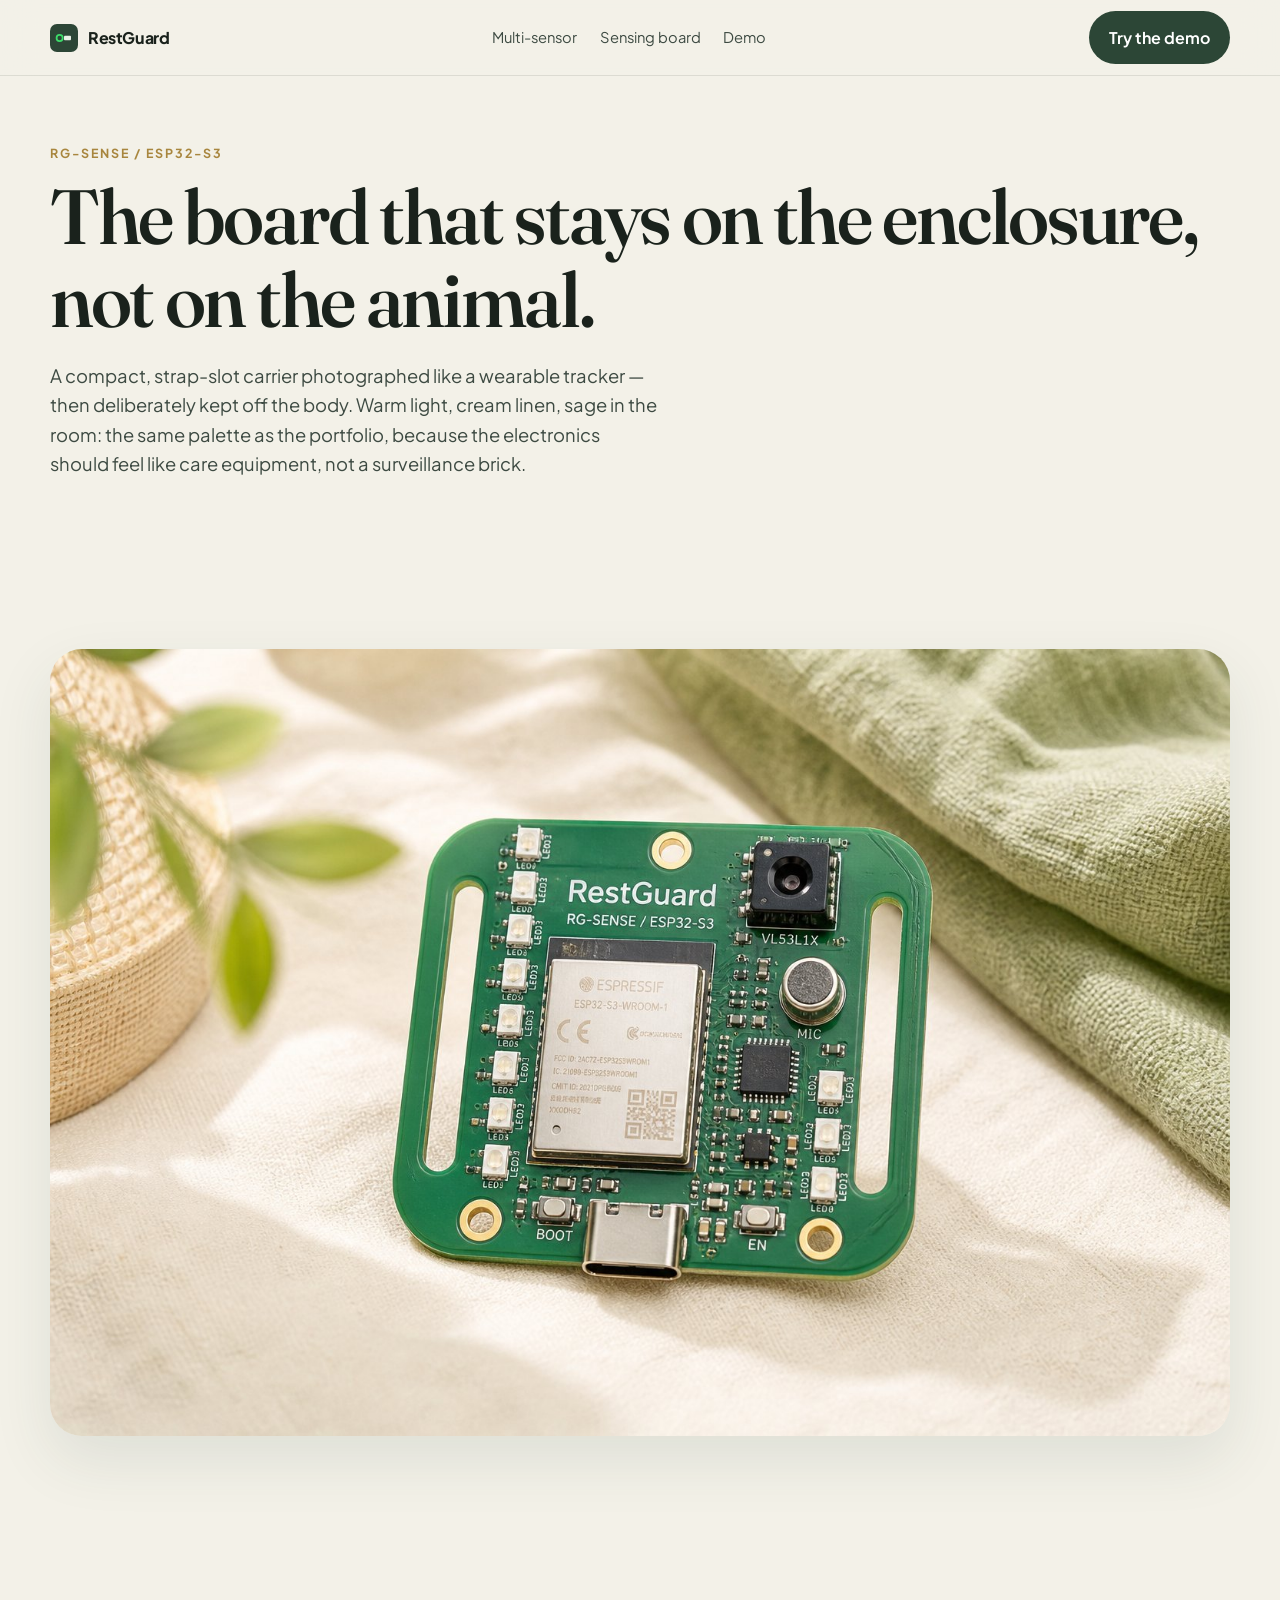
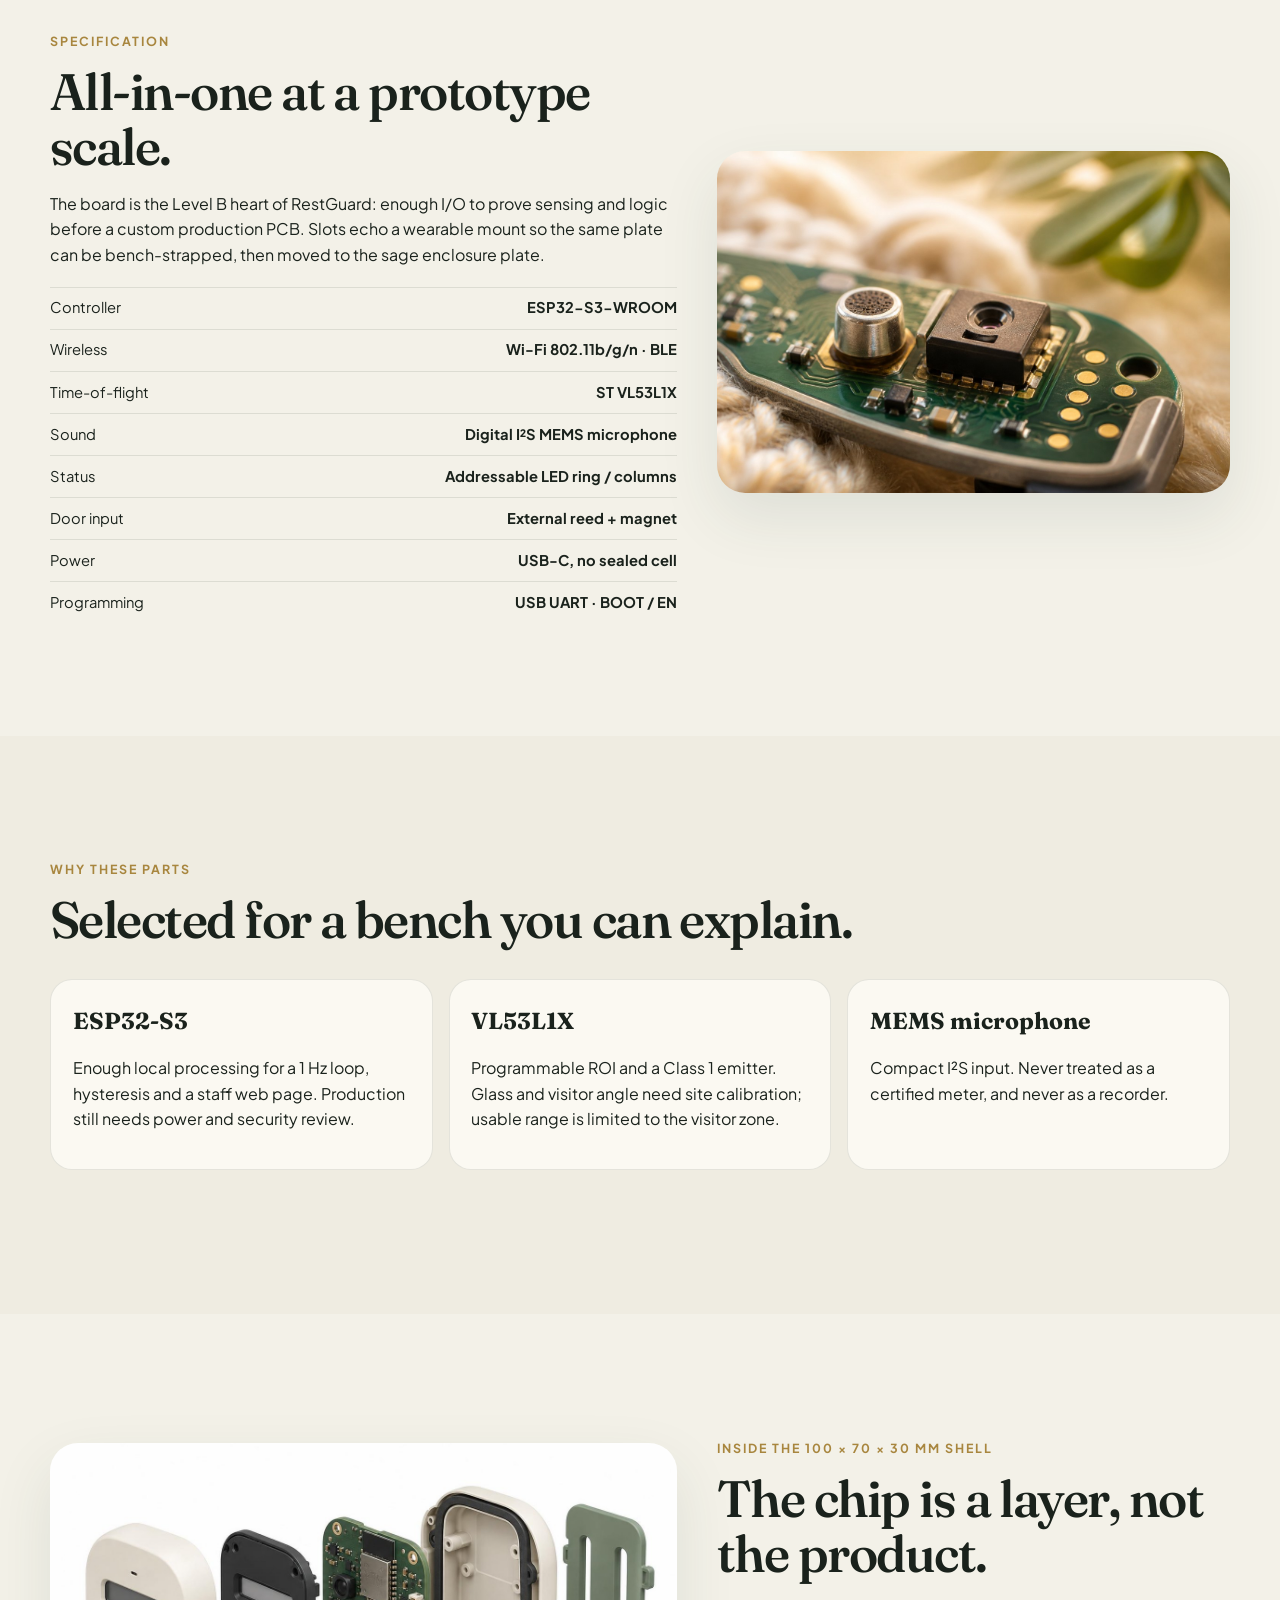
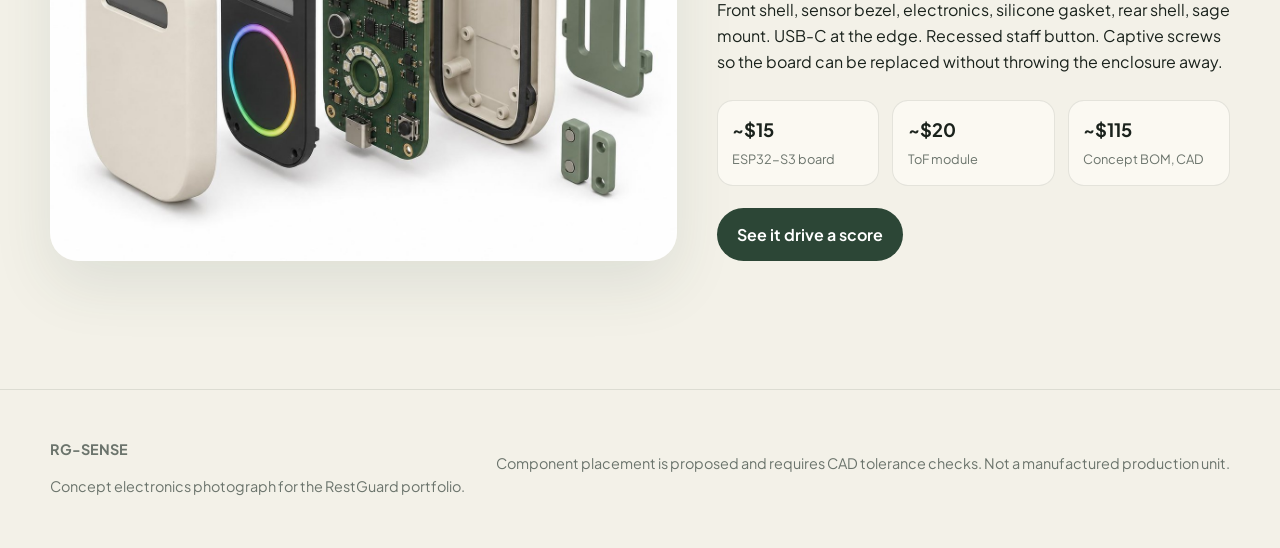
==== chip.html @ 1efd6a31 "Add RestGuard portfolio website and interactive prototype Warm cream/sage site with multi-sensor sto" ====
<!DOCTYPE html>
<html lang="en">
<head>
  <meta charset="UTF-8">
  <meta name="viewport" content="width=device-width, initial-scale=1.0">
  <title>RestGuard RG-SENSE — ESP32-S3 sensing board</title>
  <meta name="description" content="The RestGuard RG-SENSE board: ESP32-S3, VL53L1X time-of-flight, MEMS microphone and status LEDs on a compact, serviceable plate.">
  <link rel="icon" href="assets/favicon.svg" type="image/svg+xml">
  <link rel="preconnect" href="https://fonts.googleapis.com">
  <link rel="preconnect" href="https://fonts.gstatic.com" crossorigin>
  <link href="https://fonts.googleapis.com/css2?family=Fraunces:opsz,wght@9..144,500;9..144,600&family=Plus+Jakarta+Sans:wght@400;500;600;700&display=swap" rel="stylesheet">
  <link rel="stylesheet" href="css/styles.css">
</head>
<body>
  <header class="nav">
    <div class="nav-inner">
      <a class="logo" href="index.html">
        <svg class="logo-mark" viewBox="0 0 64 64" fill="none" aria-hidden="true">
          <rect width="64" height="64" rx="16" fill="#2C4636"/>
          <circle cx="22" cy="32" r="7" stroke="#3DDC6A" stroke-width="4"/>
          <rect x="32" y="27" width="16" height="10" rx="2" fill="#E8F0E6"/>
        </svg>
        RestGuard
      </a>
      <nav class="nav-links">
        <a href="index.html#sensors">Multi-sensor</a>
        <a href="chip.html">Sensing board</a>
        <a href="demo.html">Demo</a>
      </nav>
      <a class="btn btn-primary" href="demo.html">Try the demo</a>
    </div>
  </header>

  <section class="hero">
    <div class="wrap">
      <p class="eyebrow">RG-SENSE / ESP32-S3</p>
      <h1>The board that stays on the enclosure, not on the animal.</h1>
      <p class="lead">A compact, strap-slot carrier photographed like a wearable tracker — then deliberately kept off the body. Warm light, cream linen, sage in the room: the same palette as the portfolio, because the electronics should feel like care equipment, not a surveillance brick.</p>
    </div>
  </section>

  <section class="section tight">
    <div class="wrap chip-page-hero">
      <img src="assets/images/chip-pcb.jpg" alt="RestGuard RG-SENSE board: green PCB with ESP32-S3 module, VL53L1X, MEMS microphone, LED columns, USB-C and strap slots on cream linen">
    </div>
  </section>

  <section class="section">
    <div class="wrap split">
      <div>
        <p class="eyebrow">Specification</p>
        <h2>All-in-one at a prototype scale.</h2>
        <p>The board is the Level B heart of RestGuard: enough I/O to prove sensing and logic before a custom production PCB. Slots echo a wearable mount so the same plate can be bench-strapped, then moved to the sage enclosure plate.</p>
        <ul class="spec-list">
          <li><span>Controller</span><b>ESP32-S3-WROOM</b></li>
          <li><span>Wireless</span><b>Wi-Fi 802.11b/g/n · BLE</b></li>
          <li><span>Time-of-flight</span><b>ST VL53L1X</b></li>
          <li><span>Sound</span><b>Digital I²S MEMS microphone</b></li>
          <li><span>Status</span><b>Addressable LED ring / columns</b></li>
          <li><span>Door input</span><b>External reed + magnet</b></li>
          <li><span>Power</span><b>USB-C, no sealed cell</b></li>
          <li><span>Programming</span><b>USB UART · BOOT / EN</b></li>
        </ul>
      </div>
      <img src="assets/images/mems-macro.jpg" alt="Macro of the optical ToF window and MEMS microphone on the RestGuard board" style="border-radius:28px;box-shadow:var(--shadow)">
    </div>
  </section>

  <section class="section" style="background:#efece1">
    <div class="wrap">
      <p class="eyebrow">Why these parts</p>
      <h2>Selected for a bench you can explain.</h2>
      <div class="three">
        <article class="card">
          <h3>ESP32-S3</h3>
          <p>Enough local processing for a 1 Hz loop, hysteresis and a staff web page. Production still needs power and security review.</p>
        </article>
        <article class="card">
          <h3>VL53L1X</h3>
          <p>Programmable ROI and a Class 1 emitter. Glass and visitor angle need site calibration; usable range is limited to the visitor zone.</p>
        </article>
        <article class="card">
          <h3>MEMS microphone</h3>
          <p>Compact I²S input. Never treated as a certified meter, and never as a recorder.</p>
        </article>
      </div>
    </div>
  </section>

  <section class="section">
    <div class="wrap split">
      <img src="assets/images/exploded.jpg" alt="How the board sits between the light-pipe bezel and the sealed rear shell" style="border-radius:28px;box-shadow:var(--shadow)">
      <div>
        <p class="eyebrow">Inside the 100 × 70 × 30 mm shell</p>
        <h2>The chip is a layer, not the product.</h2>
        <p>Front shell, sensor bezel, electronics, silicone gasket, rear shell, sage mount. USB-C at the edge. Recessed staff button. Captive screws so the board can be replaced without throwing the enclosure away.</p>
        <div class="stats">
          <div class="stat"><b>~$15</b><span>ESP32-S3 board</span></div>
          <div class="stat"><b>~$20</b><span>ToF module</span></div>
          <div class="stat"><b>~$115</b><span>Concept BOM, CAD</span></div>
        </div>
        <p style="margin-top:1.4rem"><a class="btn btn-primary" href="demo.html">See it drive a score</a></p>
      </div>
    </div>
  </section>

  <footer>
    <div class="wrap foot-grid">
      <div>
        <strong>RG-SENSE</strong>
        <p>Concept electronics photograph for the RestGuard portfolio.</p>
      </div>
      <p>Component placement is proposed and requires CAD tolerance checks. Not a manufactured production unit.</p>
    </div>
  </footer>
</body>
</html>
---- css/styles.css ----
:root {
  --cream: #f3f1e8;
  --cream-2: #e8e4d4;
  --paper: #fbf9f2;
  --ink: #1a221c;
  --ink-soft: #3d4a42;
  --muted: #6b746c;
  --forest: #2c4636;
  --forest-deep: #1c2e24;
  --sage: #8fa88c;
  --sage-soft: #d5e4d3;
  --mint: #e8f0e6;
  --gold: #c4a15a;
  --gold-deep: #a8863e;
  --amber: #d4a24a;
  --amber-soft: #f3e4c0;
  --quiet: #4f8a5b;
  --quiet-glow: #3ddc6a;
  --rest: #a65d4a;
  --rest-soft: #f0d8d2;
  --line: rgba(26, 34, 28, 0.1);
  --shadow: 0 24px 60px rgba(44, 70, 54, 0.1);
  --radius: 22px;
  --max: 1180px;
  --nav-h: 76px;
}

*,
*::before,
*::after {
  box-sizing: border-box;
}

html {
  scroll-behavior: smooth;
}

body {
  margin: 0;
  font-family: "Plus Jakarta Sans", "Segoe UI", sans-serif;
  color: var(--ink);
  background: var(--cream);
  line-height: 1.6;
  -webkit-font-smoothing: antialiased;
}

img {
  max-width: 100%;
  display: block;
}

a {
  color: inherit;
  text-decoration: none;
}

button,
input,
select {
  font: inherit;
}

.eyebrow {
  display: inline-block;
  font-size: 0.78rem;
  letter-spacing: 0.16em;
  text-transform: uppercase;
  color: var(--gold-deep);
  font-weight: 700;
  margin-bottom: 0.75rem;
}

h1,
h2,
.display {
  font-family: Fraunces, Georgia, serif;
  font-weight: 560;
  letter-spacing: -0.03em;
  line-height: 1.08;
}

h1 {
  font-size: clamp(2.6rem, 6vw, 5.2rem);
  margin: 0 0 1rem;
}

h2 {
  font-size: clamp(2rem, 4vw, 3.4rem);
  margin: 0 0 1rem;
}

h3 {
  font-family: Fraunces, Georgia, serif;
  font-size: 1.45rem;
  margin: 0 0 0.5rem;
}

p.lead {
  font-size: 1.15rem;
  color: var(--ink-soft);
  max-width: 38rem;
}

.wrap {
  width: min(var(--max), calc(100% - 40px));
  margin: 0 auto;
}

.section {
  padding: 7rem 0;
}

.section.tight {
  padding: 4.5rem 0;
}

.forest {
  background: var(--forest-deep);
  color: #f3f1e8;
}

.forest .eyebrow {
  color: var(--gold);
}

.forest p,
.forest .muted {
  color: rgba(243, 241, 232, 0.78);
}

/* Nav */
.nav {
  position: sticky;
  top: 0;
  z-index: 40;
  height: var(--nav-h);
  display: flex;
  align-items: center;
  backdrop-filter: blur(16px);
  background: rgba(243, 241, 232, 0.86);
  border-bottom: 1px solid var(--line);
}

.nav-inner {
  width: min(var(--max), calc(100% - 40px));
  margin: 0 auto;
  display: flex;
  align-items: center;
  justify-content: space-between;
  gap: 1rem;
}

.logo {
  display: flex;
  align-items: center;
  gap: 0.65rem;
  font-weight: 750;
  letter-spacing: -0.03em;
}

.logo-mark {
  width: 28px;
  height: 28px;
}

.nav-links {
  display: flex;
  align-items: center;
  gap: 1.4rem;
  font-size: 0.92rem;
  color: var(--ink-soft);
}

.nav-links a:hover {
  color: var(--forest);
}

.btn {
  display: inline-flex;
  align-items: center;
  justify-content: center;
  gap: 0.45rem;
  border: 0;
  border-radius: 999px;
  padding: 0.85rem 1.25rem;
  font-weight: 650;
  cursor: pointer;
  transition: transform 0.2s ease, background 0.2s ease, color 0.2s ease;
}

.btn:hover {
  transform: translateY(-1px);
}

.btn-primary {
  background: var(--forest);
  color: #fff;
}

.btn-ghost {
  background: transparent;
  color: var(--forest);
  border: 1px solid rgba(44, 70, 54, 0.2);
}

.btn-gold {
  background: var(--gold);
  color: var(--forest-deep);
}

.btn-light {
  background: var(--cream);
  color: var(--forest);
}

/* Hero */
.hero {
  padding: 3.5rem 0 5rem;
}

.hero-grid {
  display: grid;
  grid-template-columns: 1.05fr 0.95fr;
  gap: 3.5rem;
  align-items: center;
}

.hero-copy p {
  font-size: 1.2rem;
  color: var(--ink-soft);
  max-width: 34rem;
}

.hero-actions {
  display: flex;
  flex-wrap: wrap;
  gap: 0.8rem;
  margin: 1.8rem 0 2rem;
}

.pills {
  display: flex;
  flex-wrap: wrap;
  gap: 0.55rem;
}

.pill {
  background: var(--mint);
  color: var(--forest);
  border-radius: 999px;
  padding: 0.35rem 0.75rem;
  font-size: 0.82rem;
  font-weight: 650;
}

.hero-visual {
  position: relative;
}

.hero-visual img {
  width: 100%;
  border-radius: 32px;
  box-shadow: var(--shadow);
  object-fit: cover;
  aspect-ratio: 1;
}

.float-card {
  position: absolute;
  left: -18px;
  bottom: 28px;
  background: rgba(251, 249, 242, 0.94);
  border: 1px solid var(--line);
  border-radius: 18px;
  padding: 0.9rem 1rem;
  box-shadow: var(--shadow);
  min-width: 180px;
}

.float-card strong {
  display: block;
  font-size: 0.95rem;
}

.float-card span {
  color: var(--muted);
  font-size: 0.8rem;
}

.status-dot {
  width: 10px;
  height: 10px;
  border-radius: 50%;
  background: var(--quiet-glow);
  box-shadow: 0 0 0 6px rgba(61, 220, 106, 0.16);
  display: inline-block;
  margin-right: 0.4rem;
}

/* Opportunity */
.three {
  display: grid;
  grid-template-columns: repeat(3, 1fr);
  gap: 1rem;
  margin: 2rem 0;
}

.card {
  background: var(--paper);
  border: 1px solid var(--line);
  border-radius: var(--radius);
  padding: 1.35rem;
}

.card.soft {
  background: var(--mint);
  border-color: transparent;
}

.arrow-row {
  display: flex;
  justify-content: center;
  color: var(--gold-deep);
  font-size: 1.4rem;
  letter-spacing: 1.5rem;
}

.problem {
  background: var(--mint);
  border-radius: 28px;
  padding: 1.6rem 1.8rem;
  margin-top: 1.4rem;
  font-size: 1.15rem;
}

/* Sensors Garmin-style */
.sensor-layout {
  display: grid;
  grid-template-columns: 280px 1fr;
  gap: 2.5rem;
  align-items: start;
}

.sensor-tabs {
  display: flex;
  flex-direction: column;
  gap: 0.55rem;
}

.sensor-tab {
  text-align: left;
  background: transparent;
  border: 1px solid transparent;
  border-radius: 16px;
  padding: 0.95rem 1rem;
  cursor: pointer;
  color: var(--ink-soft);
}

.sensor-tab.active {
  background: var(--paper);
  border-color: var(--line);
  color: var(--ink);
  box-shadow: var(--shadow);
}

.sensor-tab small {
  display: block;
  color: var(--muted);
  margin-top: 0.2rem;
}

.sensor-panel {
  display: none;
  background: var(--paper);
  border-radius: 28px;
  overflow: hidden;
  border: 1px solid var(--line);
}

.sensor-panel.active {
  display: grid;
  grid-template-columns: 1.1fr 0.9fr;
}

.sensor-panel img {
  width: 100%;
  height: 100%;
  object-fit: cover;
  min-height: 320px;
}

.sensor-copy {
  padding: 2rem;
}

.spec-list {
  margin: 1.2rem 0 0;
  padding: 0;
  list-style: none;
}

.spec-list li {
  display: flex;
  justify-content: space-between;
  gap: 1rem;
  padding: 0.55rem 0;
  border-top: 1px solid var(--line);
  font-size: 0.92rem;
}

/* Coordination */
.coord {
  display: grid;
  grid-template-columns: repeat(4, 1fr);
  gap: 0.8rem;
  margin-top: 2rem;
}

.coord-node {
  background: var(--paper);
  border-radius: 18px;
  padding: 1rem;
  text-align: center;
  border: 1px solid var(--line);
}

.coord-node .icon {
  width: 46px;
  height: 46px;
  margin: 0 auto 0.6rem;
  border-radius: 50%;
  display: grid;
  place-items: center;
  background: var(--mint);
  color: var(--forest);
  font-weight: 750;
}

.coord-node.out {
  background: var(--forest);
  color: #f3f1e8;
  border-color: transparent;
}

.coord-node.out .icon {
  background: rgba(243, 241, 232, 0.12);
  color: var(--gold);
}

/* Chip */
.chip-hero {
  display: grid;
  grid-template-columns: 1.15fr 0.85fr;
  gap: 3rem;
  align-items: center;
}

.chip-hero img,
.media-frame img {
  width: 100%;
  border-radius: 28px;
  box-shadow: var(--shadow);
}

.chip-page-hero img {
  width: 100%;
  border-radius: 32px;
  box-shadow: var(--shadow);
}

.stats {
  display: grid;
  grid-template-columns: repeat(3, 1fr);
  gap: 0.8rem;
  margin-top: 1.6rem;
}

.stat {
  background: var(--paper);
  border-radius: 16px;
  padding: 0.9rem;
  border: 1px solid var(--line);
}

.stat b {
  display: block;
  font-size: 1.15rem;
}

.stat span {
  color: var(--muted);
  font-size: 0.8rem;
}

/* Exploded Dyson */
.explode-grid {
  display: grid;
  grid-template-columns: 1.3fr 0.7fr;
  gap: 2rem;
  align-items: center;
}

.hotspots {
  display: grid;
  gap: 0.7rem;
}

.hotspot {
  background: var(--paper);
  border: 1px solid var(--line);
  border-radius: 16px;
  padding: 1rem 1.1rem;
  cursor: pointer;
  text-align: left;
}

.hotspot.active,
.hotspot:hover {
  background: var(--mint);
  border-color: transparent;
}

.feature-trio {
  display: grid;
  grid-template-columns: repeat(3, 1fr);
  gap: 1rem;
  margin-top: 2.5rem;
}

/* States */
.states {
  display: grid;
  grid-template-columns: repeat(3, 1fr);
  gap: 1rem;
}

.state {
  border-radius: 22px;
  padding: 1.4rem;
  min-height: 180px;
}

.state.green {
  background: #dcead9;
}

.state.amber {
  background: var(--amber-soft);
}

.state.rest {
  background: var(--rest-soft);
}

.state .swatch {
  width: 18px;
  height: 18px;
  border-radius: 50%;
  margin-bottom: 1rem;
}

.state.green .swatch {
  background: var(--quiet);
}

.state.amber .swatch {
  background: var(--amber);
}

.state.rest .swatch {
  background: var(--rest);
}

/* Formula */
.formula {
  background: var(--paper);
  border-radius: 28px;
  padding: 2rem;
  border: 1px solid var(--line);
}

.formula-eq {
  font-family: Fraunces, Georgia, serif;
  font-size: clamp(2rem, 4vw, 3.2rem);
  margin: 0.4rem 0 1rem;
}

.legend {
  display: grid;
  grid-template-columns: repeat(3, 1fr);
  gap: 0.8rem;
}

/* Staff */
.staff-grid {
  display: grid;
  grid-template-columns: 360px 1fr;
  gap: 3rem;
  align-items: center;
}

.phone {
  width: 320px;
  margin: 0 auto;
  background: #111;
  border-radius: 36px;
  padding: 12px;
  box-shadow: var(--shadow);
}

.phone-screen {
  background: var(--cream);
  border-radius: 28px;
  padding: 1.1rem;
  min-height: 560px;
}

.phone-top {
  display: flex;
  justify-content: space-between;
  align-items: center;
  font-weight: 750;
}

.app-status {
  background: var(--mint);
  border-radius: 18px;
  padding: 1rem;
  margin: 1rem 0;
  display: flex;
  justify-content: space-between;
  align-items: center;
}

.app-metrics {
  display: grid;
  grid-template-columns: 1fr 1fr;
  gap: 0.6rem;
}

.metric {
  background: #fff;
  border: 1px solid var(--line);
  border-radius: 14px;
  padding: 0.8rem;
}

.metric label {
  display: block;
  font-size: 0.7rem;
  letter-spacing: 0.08em;
  color: var(--muted);
}

.metric b {
  font-size: 1.6rem;
}

.sound-bar {
  height: 8px;
  background: #ece8dc;
  border-radius: 99px;
  overflow: hidden;
  margin: 0.45rem 0;
}

.sound-bar span {
  display: block;
  height: 100%;
  width: 28%;
  background: var(--gold);
}

.staff-btn {
  width: 100%;
  margin-top: 1.1rem;
  background: var(--forest);
  color: #fff;
  border: 0;
  border-radius: 999px;
  padding: 0.9rem;
  font-weight: 700;
}

/* Validation */
.grid-6 {
  display: grid;
  grid-template-columns: repeat(3, 1fr);
  gap: 0.9rem;
}

.v-card {
  background: var(--paper);
  border-radius: 18px;
  padding: 1.2rem;
  border: 1px solid var(--line);
}

.v-card em {
  color: var(--gold-deep);
  font-style: normal;
  font-weight: 750;
}

.pilot {
  margin-top: 1.4rem;
  background: var(--forest-deep);
  color: #f3f1e8;
  border-radius: 20px;
  padding: 1.2rem 1.4rem;
}

.pilot strong {
  color: var(--gold);
}

/* Demo */
.demo-shell {
  display: grid;
  grid-template-columns: 1fr 360px;
  gap: 2rem;
  align-items: start;
}

.device {
  width: min(340px, 100%);
  aspect-ratio: 100 / 88;
  margin: 0 auto;
  background: #efece3;
  border-radius: 42px;
  box-shadow: var(--shadow), inset 0 0 0 1px rgba(0, 0, 0, 0.04);
  position: relative;
  padding: 18% 10% 16%;
}

.device-band {
  background: #161616;
  border-radius: 18px;
  height: 34%;
  display: flex;
  align-items: center;
  justify-content: space-between;
  padding: 0 8%;
}

.ring {
  width: 38px;
  height: 38px;
  border-radius: 50%;
  border: 4px solid var(--quiet-glow);
  box-shadow: 0 0 18px rgba(61, 220, 106, 0.45);
}

.epaper {
  background: #cfd3c4;
  color: #1c1c1c;
  font-size: 0.68rem;
  letter-spacing: 0.08em;
  font-weight: 750;
  padding: 0.45rem 0.55rem;
  border-radius: 4px;
  min-width: 42%;
  text-align: center;
}

.menu-btn {
  width: 28px;
  height: 28px;
  border-radius: 50%;
  border: 1px solid #444;
  display: flex;
  flex-direction: column;
  align-items: center;
  justify-content: center;
  gap: 3px;
}

.menu-btn i {
  display: block;
  width: 10px;
  height: 1px;
  background: #bbb;
}

.device-name {
  position: absolute;
  bottom: 12%;
  left: 0;
  right: 0;
  text-align: center;
  color: #8a8680;
  font-size: 0.78rem;
  letter-spacing: 0.04em;
}

.controls {
  background: var(--paper);
  border-radius: 24px;
  padding: 1.3rem;
  border: 1px solid var(--line);
}

.controls label {
  display: flex;
  justify-content: space-between;
  font-size: 0.88rem;
  margin: 0.9rem 0 0.3rem;
}

.controls input[type="range"] {
  width: 100%;
  accent-color: var(--forest);
}

.score-readout {
  display: flex;
  justify-content: space-between;
  align-items: baseline;
  margin-bottom: 0.6rem;
}

.score-readout b {
  font-family: Fraunces, Georgia, serif;
  font-size: 2.4rem;
}

.event-btns {
  display: grid;
  grid-template-columns: 1fr 1fr 1fr;
  gap: 0.45rem;
  margin-top: 1rem;
}

.event-btns button {
  border: 1px solid var(--line);
  background: #fff;
  border-radius: 12px;
  padding: 0.6rem 0.3rem;
  cursor: pointer;
}

/* Footer */
footer {
  padding: 3rem 0 2.2rem;
  border-top: 1px solid var(--line);
  color: var(--muted);
  font-size: 0.9rem;
}

.split {
  display: grid;
  grid-template-columns: 1.1fr 0.9fr;
  gap: 2.5rem;
  align-items: center;
}

.foot-grid {
  display: flex;
  justify-content: space-between;
  gap: 1rem;
  flex-wrap: wrap;
}

.note {
  font-size: 0.82rem;
  color: var(--muted);
}

@media (max-width: 900px) {
  .hero-grid,
  .sensor-layout,
  .sensor-panel.active,
  .chip-hero,
  .explode-grid,
  .staff-grid,
  .demo-shell,
  .split {
    grid-template-columns: 1fr;
  }

  .three,
  .states,
  .coord,
  .feature-trio,
  .grid-6,
  .legend,
  .stats {
    grid-template-columns: 1fr 1fr;
  }

  .nav-links {
    display: none;
  }

  .float-card {
    left: 12px;
  }

  .phone {
    width: 100%;
  }
}

@media (max-width: 560px) {
  .three,
  .states,
  .coord,
  .feature-trio,
  .grid-6,
  .legend,
  .stats,
  .app-metrics {
    grid-template-columns: 1fr;
  }
}
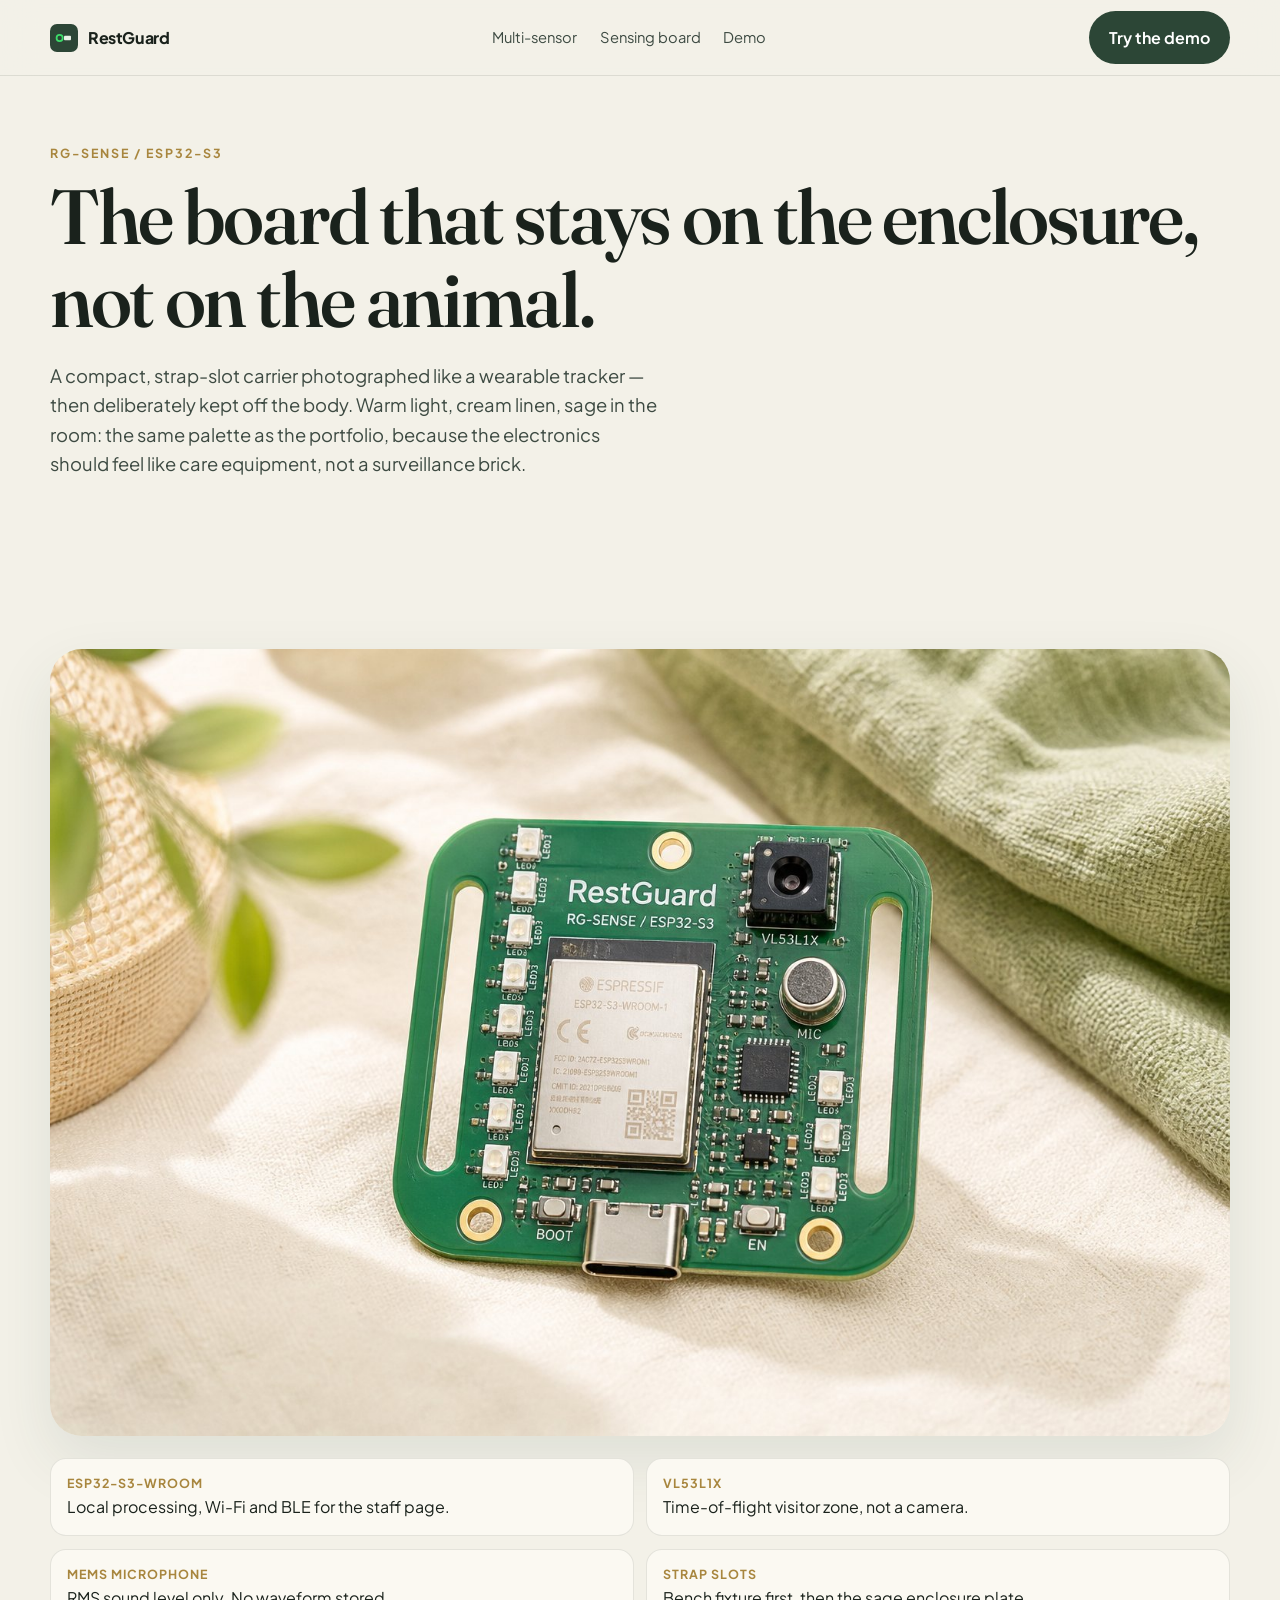
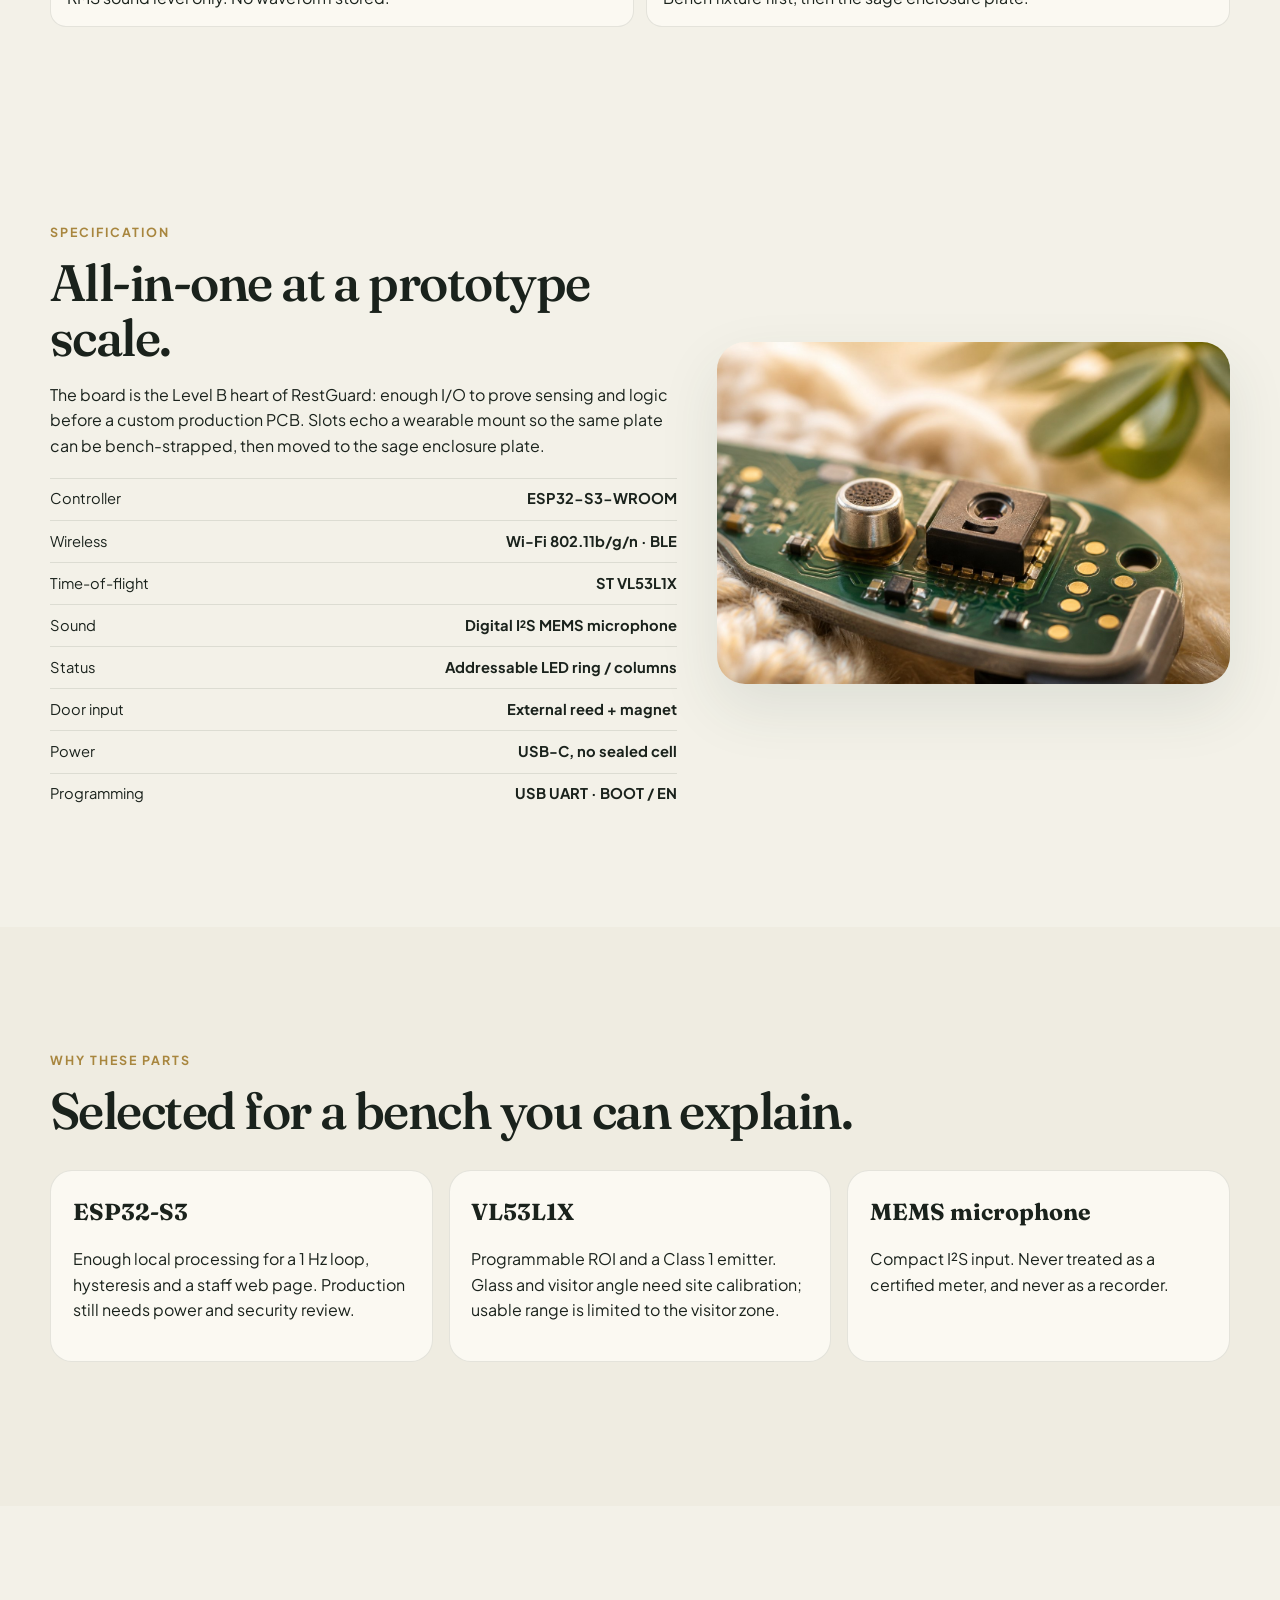
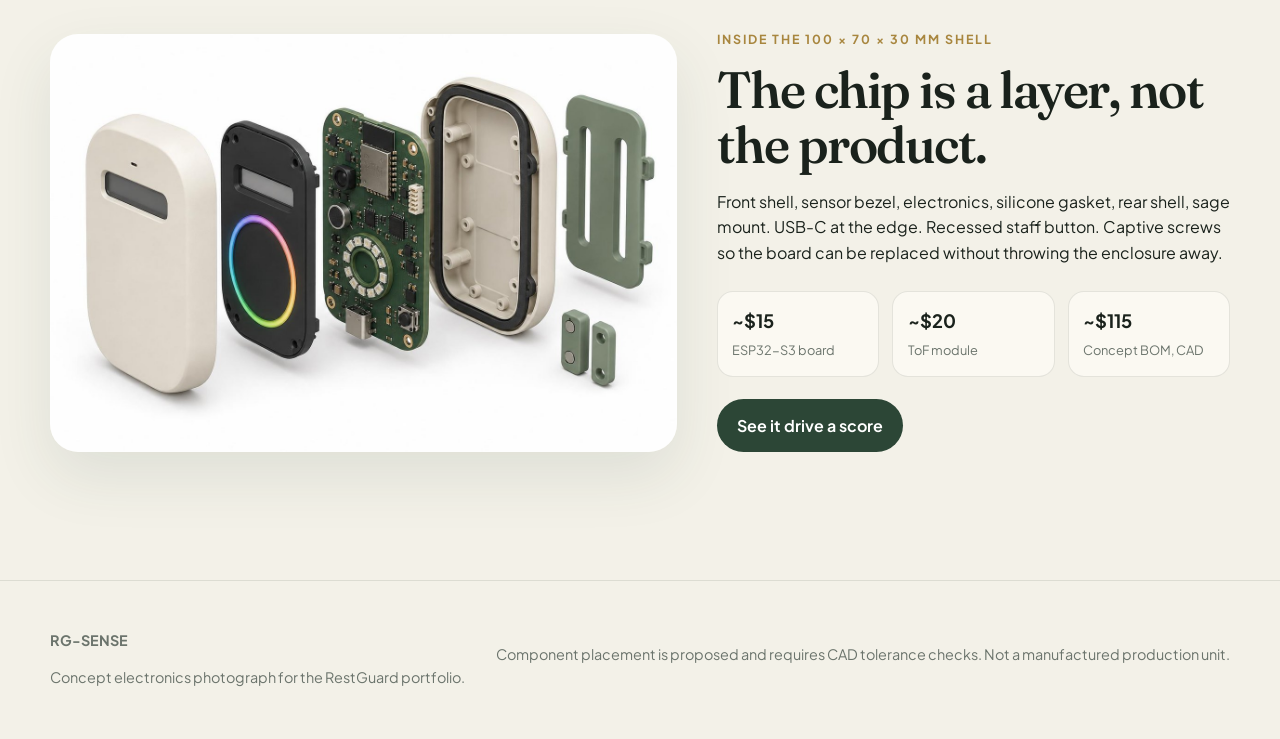
==== commit 863343b2: "Polish RestGuard site: cinematic band, mobile nav, live hysteresis Add the enclosure lifestyle still" ====
--- a/chip.html
+++ b/chip.html
@@ -22,11 +22,12 @@
         </svg>
         RestGuard
       </a>
-      <nav class="nav-links">
+      <nav class="nav-links" data-nav>
         <a href="index.html#sensors">Multi-sensor</a>
         <a href="chip.html">Sensing board</a>
         <a href="demo.html">Demo</a>
       </nav>
+      <button class="nav-toggle" type="button" data-nav-toggle aria-label="Open menu"><span></span></button>
       <a class="btn btn-primary" href="demo.html">Try the demo</a>
     </div>
   </header>
@@ -42,6 +43,12 @@
   <section class="section tight">
     <div class="wrap chip-page-hero">
       <img src="assets/images/chip-pcb.jpg" alt="RestGuard RG-SENSE board: green PCB with ESP32-S3 module, VL53L1X, MEMS microphone, LED columns, USB-C and strap slots on cream linen">
+      <div class="callouts">
+        <div class="callout"><b>ESP32-S3-WROOM</b>Local processing, Wi-Fi and BLE for the staff page.</div>
+        <div class="callout"><b>VL53L1X</b>Time-of-flight visitor zone, not a camera.</div>
+        <div class="callout"><b>MEMS microphone</b>RMS sound level only. No waveform stored.</div>
+        <div class="callout"><b>Strap slots</b>Bench fixture first, then the sage enclosure plate.</div>
+      </div>
     </div>
   </section>
 
@@ -113,5 +120,6 @@
       <p>Component placement is proposed and requires CAD tolerance checks. Not a manufactured production unit.</p>
     </div>
   </footer>
+  <script src="js/main.js"></script>
 </body>
 </html>
--- a/css/styles.css
+++ b/css/styles.css
@@ -128,6 +128,15 @@
   color: rgba(243, 241, 232, 0.78);
 }
 
+.forest .stat {
+  background: rgba(243, 241, 232, 0.08);
+  border-color: rgba(243, 241, 232, 0.12);
+}
+
+.forest .stat span {
+  color: rgba(243, 241, 232, 0.68);
+}
+
 /* Nav */
 .nav {
   position: sticky;
@@ -142,6 +151,10 @@
 }
 
 .nav-inner {
+  position: relative;
+}
+
+.nav-inner {
   width: min(var(--max), calc(100% - 40px));
   margin: 0 auto;
   display: flex;
@@ -173,6 +186,48 @@
 
 .nav-links a:hover {
   color: var(--forest);
+}
+
+.nav-toggle {
+  display: none;
+  width: 42px;
+  height: 42px;
+  border: 1px solid var(--line);
+  border-radius: 12px;
+  background: var(--paper);
+  cursor: pointer;
+}
+
+.nav-toggle span,
+.nav-toggle span::before,
+.nav-toggle span::after {
+  display: block;
+  width: 16px;
+  height: 1.5px;
+  background: var(--ink);
+  position: relative;
+  margin: 0 auto;
+}
+
+.nav-toggle span::before,
+.nav-toggle span::after {
+  content: "";
+  position: absolute;
+  left: 0;
+}
+
+.nav-toggle span::before {
+  top: -5px;
+}
+
+.nav-toggle span::after {
+  top: 5px;
+}
+
+.card a {
+  color: var(--forest);
+  text-decoration: underline;
+  text-underline-offset: 3px;
 }
 
 .btn {
@@ -263,6 +318,29 @@
   box-shadow: var(--shadow);
   object-fit: cover;
   aspect-ratio: 1;
+}
+
+.cinema {
+  margin: 0;
+  position: relative;
+}
+
+.cinema img {
+  width: 100%;
+  height: min(72vh, 720px);
+  object-fit: cover;
+}
+
+.cinema figcaption {
+  position: absolute;
+  left: 24px;
+  bottom: 20px;
+  color: #f3f1e8;
+  background: rgba(28, 46, 36, 0.55);
+  backdrop-filter: blur(10px);
+  border-radius: 999px;
+  padding: 0.45rem 0.9rem;
+  font-size: 0.78rem;
 }
 
 .float-card {
@@ -724,7 +802,7 @@
 }
 
 .device {
-  width: min(340px, 100%);
+  width: min(400px, 100%);
   aspect-ratio: 100 / 88;
   margin: 0 auto;
   background: #efece3;
@@ -832,12 +910,61 @@
   margin-top: 1rem;
 }
 
+.event-btns.pair {
+  grid-template-columns: 1fr 1fr;
+}
+
 .event-btns button {
   border: 1px solid var(--line);
   background: #fff;
   border-radius: 12px;
   padding: 0.6rem 0.3rem;
   cursor: pointer;
+}
+
+.event-btns button:hover {
+  background: var(--mint);
+}
+
+.device {
+  transition: transform 0.35s ease;
+}
+
+.ring {
+  transition: border-color 0.35s ease, box-shadow 0.35s ease;
+  animation: pulse 2.4s ease-in-out infinite;
+}
+
+@keyframes pulse {
+  0%,
+  100% {
+    transform: scale(1);
+  }
+  50% {
+    transform: scale(1.06);
+  }
+}
+
+.callouts {
+  display: grid;
+  grid-template-columns: repeat(2, 1fr);
+  gap: 0.8rem;
+  margin-top: 1.4rem;
+}
+
+.callout {
+  background: var(--paper);
+  border: 1px solid var(--line);
+  border-radius: 16px;
+  padding: 0.95rem 1rem;
+}
+
+.callout b {
+  display: block;
+  color: var(--gold-deep);
+  font-size: 0.78rem;
+  letter-spacing: 0.08em;
+  text-transform: uppercase;
 }
 
 /* Footer */
@@ -889,12 +1016,43 @@
     grid-template-columns: 1fr 1fr;
   }
 
+  .nav-toggle {
+    display: grid;
+    place-items: center;
+  }
+
   .nav-links {
     display: none;
+    position: absolute;
+    top: var(--nav-h);
+    left: 0;
+    right: 0;
+    background: rgba(251, 249, 242, 0.97);
+    border-bottom: 1px solid var(--line);
+    padding: 1rem 1.25rem 1.2rem;
+    flex-direction: column;
+    align-items: flex-start;
+    gap: 0.9rem;
+  }
+
+  .nav-links.open {
+    display: flex;
+  }
+
+  .nav .btn {
+    display: none;
   }
 
   .float-card {
     left: 12px;
+  }
+
+  .cinema img {
+    height: 52vh;
+  }
+
+  .callouts {
+    grid-template-columns: 1fr;
   }
 
   .phone {
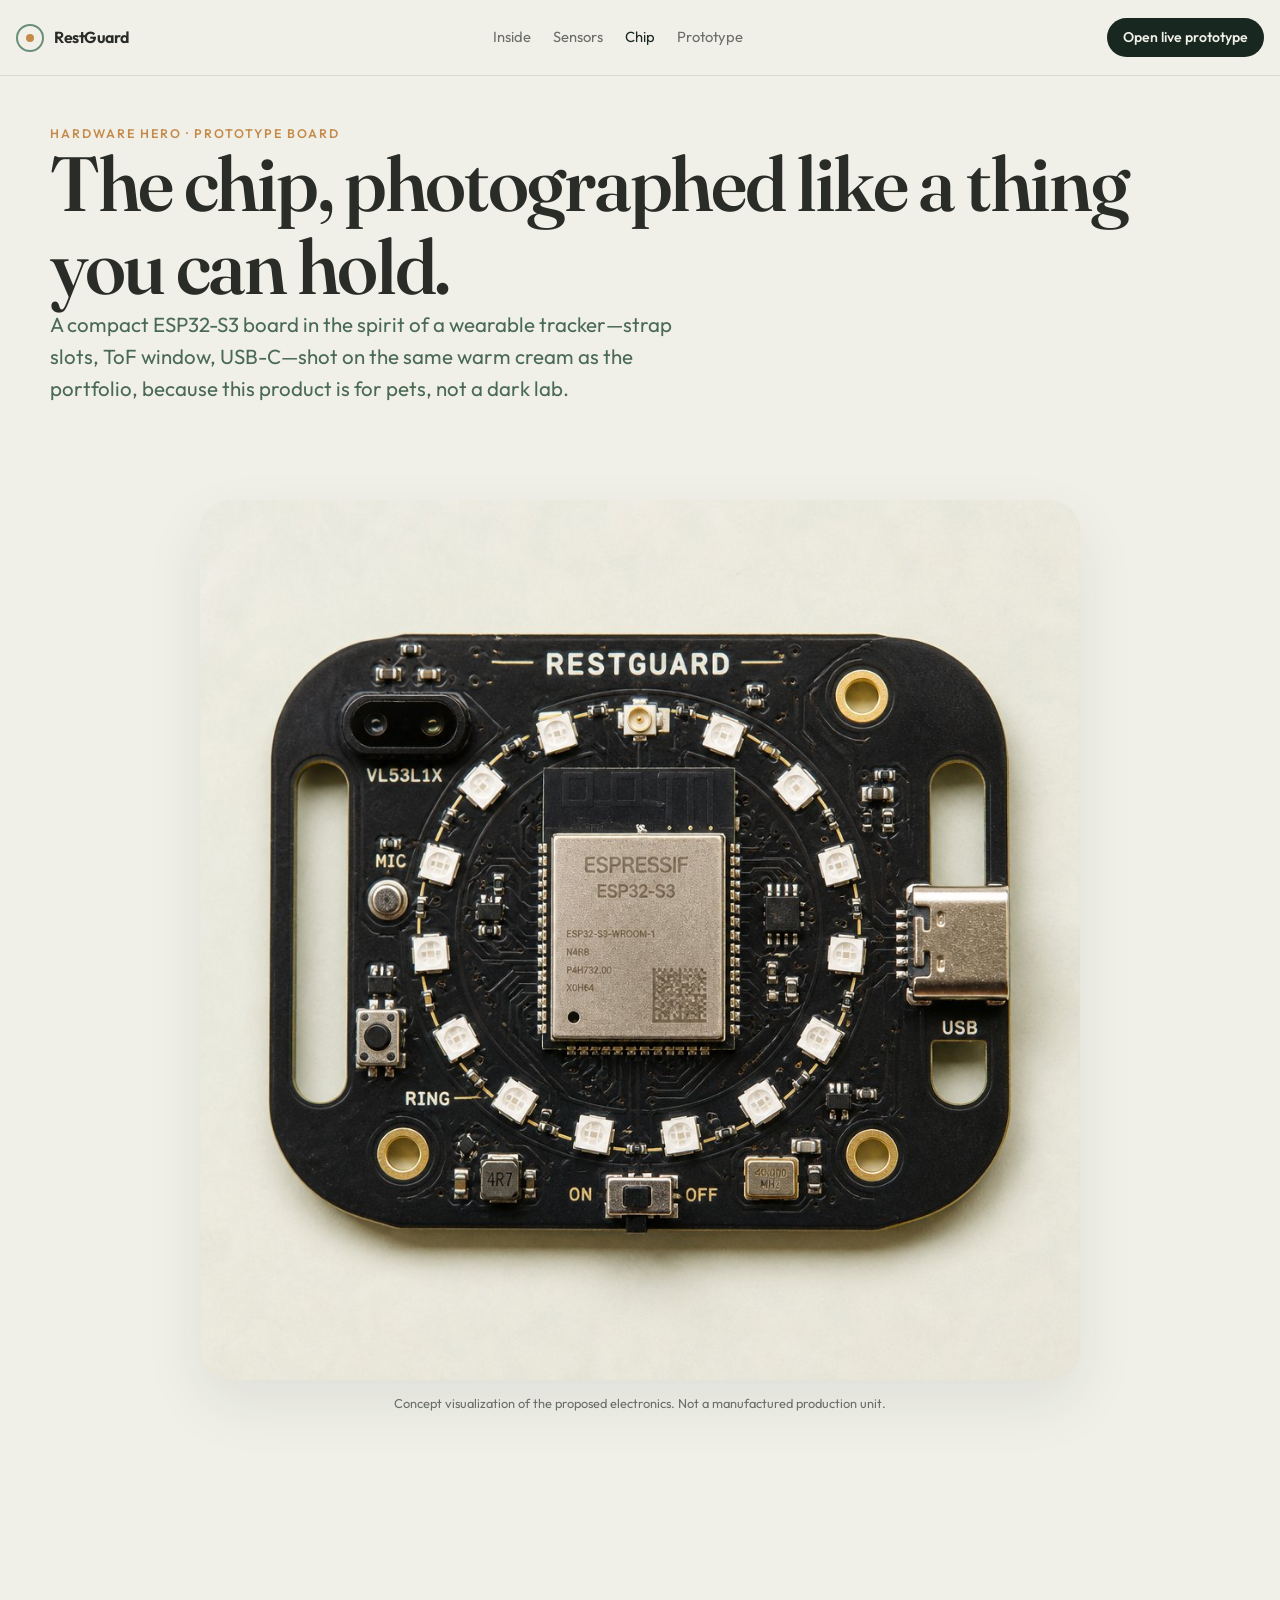
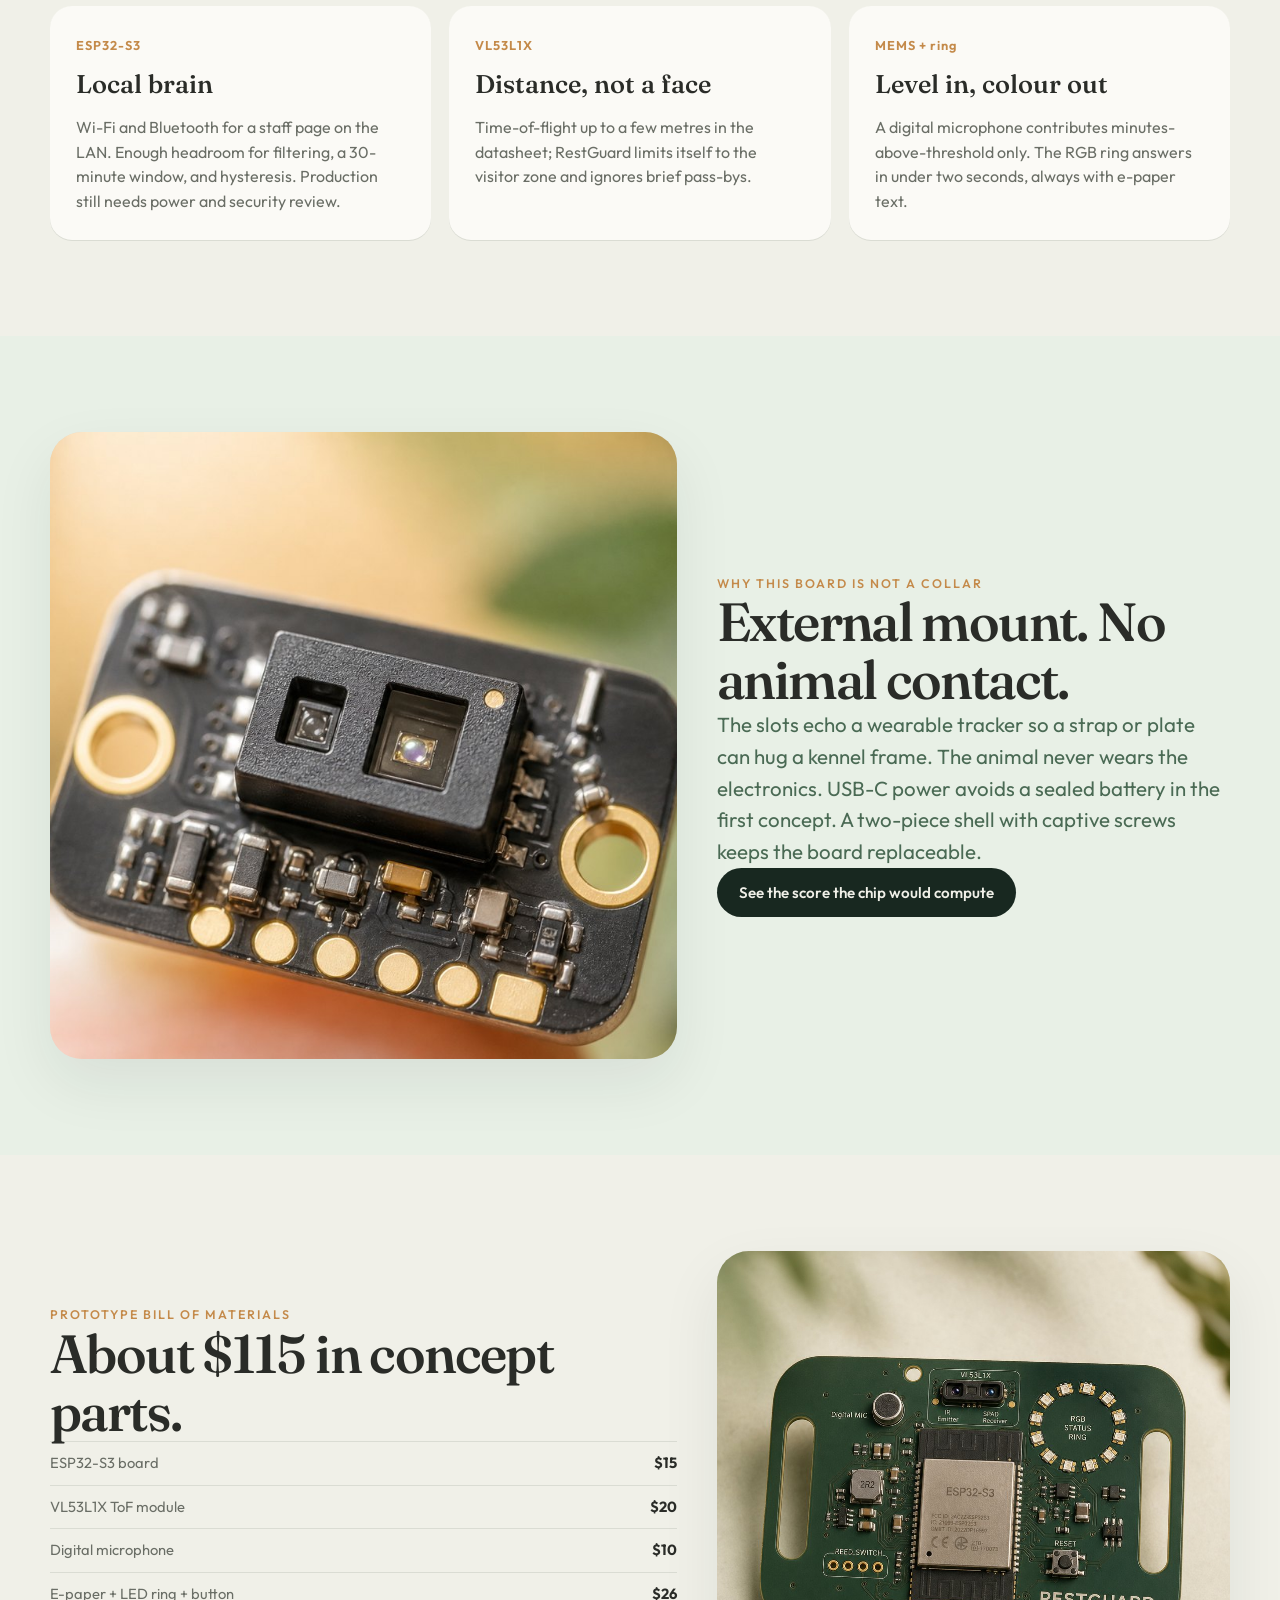
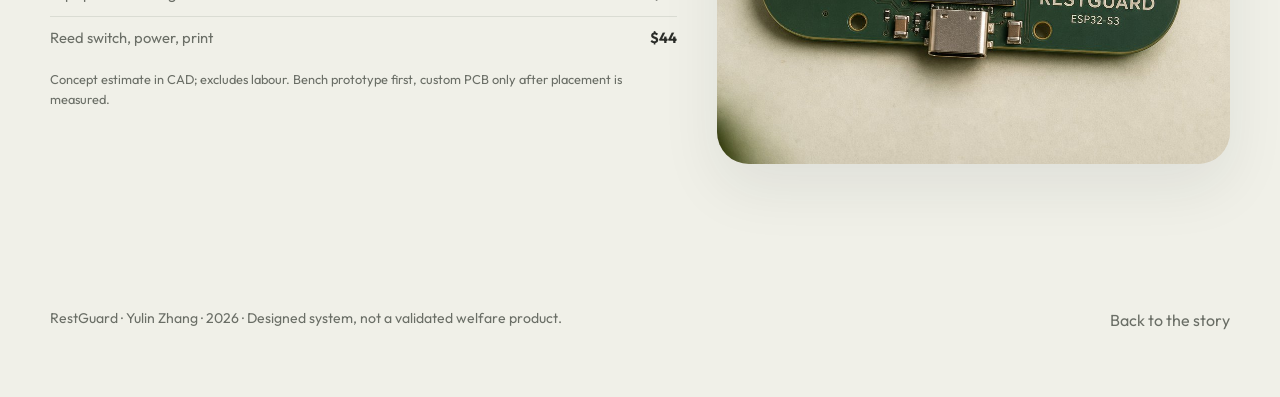
==== commit bd1c3176: "Add RestGuard portfolio site and live enclosure prototype Warm cream-and-sage marketing site with Ga" ====
--- a/chip.html
+++ b/chip.html
@@ -1,125 +1,100 @@
 <!DOCTYPE html>
 <html lang="en">
 <head>
-  <meta charset="UTF-8">
-  <meta name="viewport" content="width=device-width, initial-scale=1.0">
-  <title>RestGuard RG-SENSE — ESP32-S3 sensing board</title>
-  <meta name="description" content="The RestGuard RG-SENSE board: ESP32-S3, VL53L1X time-of-flight, MEMS microphone and status LEDs on a compact, serviceable plate.">
-  <link rel="icon" href="assets/favicon.svg" type="image/svg+xml">
-  <link rel="preconnect" href="https://fonts.googleapis.com">
-  <link rel="preconnect" href="https://fonts.gstatic.com" crossorigin>
-  <link href="https://fonts.googleapis.com/css2?family=Fraunces:opsz,wght@9..144,500;9..144,600&family=Plus+Jakarta+Sans:wght@400;500;600;700&display=swap" rel="stylesheet">
-  <link rel="stylesheet" href="css/styles.css">
+  <meta charset="UTF-8" />
+  <meta name="viewport" content="width=device-width, initial-scale=1.0" />
+  <title>RestGuard chip — the board that stays off the animal</title>
+  <meta name="description" content="RestGuard prototype PCB: ESP32-S3, VL53L1X, MEMS microphone and RGB ring on a warm cream studio background." />
+  <link rel="icon" href="assets/favicon.svg" type="image/svg+xml" />
+  <link rel="preconnect" href="https://fonts.googleapis.com" />
+  <link rel="preconnect" href="https://fonts.gstatic.com" crossorigin />
+  <link href="https://fonts.googleapis.com/css2?family=Fraunces:opsz,wght@9..144,480;9..144,560;9..144,640&family=Outfit:wght@380;480;560;650&display=swap" rel="stylesheet" />
+  <link rel="stylesheet" href="css/styles.css" />
 </head>
 <body>
   <header class="nav">
     <div class="nav-inner">
-      <a class="logo" href="index.html">
-        <svg class="logo-mark" viewBox="0 0 64 64" fill="none" aria-hidden="true">
-          <rect width="64" height="64" rx="16" fill="#2C4636"/>
-          <circle cx="22" cy="32" r="7" stroke="#3DDC6A" stroke-width="4"/>
-          <rect x="32" y="27" width="16" height="10" rx="2" fill="#E8F0E6"/>
-        </svg>
-        RestGuard
-      </a>
-      <nav class="nav-links" data-nav>
-        <a href="index.html#sensors">Multi-sensor</a>
-        <a href="chip.html">Sensing board</a>
-        <a href="demo.html">Demo</a>
+      <a class="logo" href="index.html"><span class="logo-mark"></span>RestGuard</a>
+      <nav class="nav-links">
+        <a href="index.html#demo">Inside</a>
+        <a href="index.html#sensors">Sensors</a>
+        <a class="active" href="chip.html">Chip</a>
+        <a href="prototype.html">Prototype</a>
       </nav>
-      <button class="nav-toggle" type="button" data-nav-toggle aria-label="Open menu"><span></span></button>
-      <a class="btn btn-primary" href="demo.html">Try the demo</a>
+      <a class="btn btn-dark nav-cta" href="prototype.html">Open live prototype</a>
     </div>
   </header>
 
-  <section class="hero">
-    <div class="wrap">
-      <p class="eyebrow">RG-SENSE / ESP32-S3</p>
-      <h1>The board that stays on the enclosure, not on the animal.</h1>
-      <p class="lead">A compact, strap-slot carrier photographed like a wearable tracker — then deliberately kept off the body. Warm light, cream linen, sage in the room: the same palette as the portfolio, because the electronics should feel like care equipment, not a surveillance brick.</p>
-    </div>
-  </section>
+  <main>
+    <section class="wrap" style="padding-top:48px">
+      <p class="eyebrow">Hardware hero · prototype board</p>
+      <h1>The chip, photographed like a thing you can hold.</h1>
+      <p class="lede">A compact ESP32-S3 board in the spirit of a wearable tracker—strap slots, ToF window, USB-C—shot on the same warm cream as the portfolio, because this product is for pets, not a dark lab.</p>
+    </section>
 
-  <section class="section tight">
-    <div class="wrap chip-page-hero">
-      <img src="assets/images/chip-pcb.jpg" alt="RestGuard RG-SENSE board: green PCB with ESP32-S3 module, VL53L1X, MEMS microphone, LED columns, USB-C and strap slots on cream linen">
-      <div class="callouts">
-        <div class="callout"><b>ESP32-S3-WROOM</b>Local processing, Wi-Fi and BLE for the staff page.</div>
-        <div class="callout"><b>VL53L1X</b>Time-of-flight visitor zone, not a camera.</div>
-        <div class="callout"><b>MEMS microphone</b>RMS sound level only. No waveform stored.</div>
-        <div class="callout"><b>Strap slots</b>Bench fixture first, then the sage enclosure plate.</div>
-      </div>
-    </div>
-  </section>
+    <section class="wrap-wide" style="padding-top:0">
+      <figure class="chip-shot" style="max-width:880px;margin:0 auto">
+        <img src="assets/images/restguard-tracer-pcb.jpg" alt="Top-down RestGuard prototype PCB on a warm cream background, ESP32-S3, VL53L1X, LED ring and USB-C" />
+      </figure>
+      <p class="note" style="text-align:center;margin-top:14px">Concept visualization of the proposed electronics. Not a manufactured production unit.</p>
+    </section>
 
-  <section class="section">
-    <div class="wrap split">
-      <div>
-        <p class="eyebrow">Specification</p>
-        <h2>All-in-one at a prototype scale.</h2>
-        <p>The board is the Level B heart of RestGuard: enough I/O to prove sensing and logic before a custom production PCB. Slots echo a wearable mount so the same plate can be bench-strapped, then moved to the sage enclosure plate.</p>
-        <ul class="spec-list">
-          <li><span>Controller</span><b>ESP32-S3-WROOM</b></li>
-          <li><span>Wireless</span><b>Wi-Fi 802.11b/g/n · BLE</b></li>
-          <li><span>Time-of-flight</span><b>ST VL53L1X</b></li>
-          <li><span>Sound</span><b>Digital I²S MEMS microphone</b></li>
-          <li><span>Status</span><b>Addressable LED ring / columns</b></li>
-          <li><span>Door input</span><b>External reed + magnet</b></li>
-          <li><span>Power</span><b>USB-C, no sealed cell</b></li>
-          <li><span>Programming</span><b>USB UART · BOOT / EN</b></li>
-        </ul>
-      </div>
-      <img src="assets/images/mems-macro.jpg" alt="Macro of the optical ToF window and MEMS microphone on the RestGuard board" style="border-radius:28px;box-shadow:var(--shadow)">
-    </div>
-  </section>
-
-  <section class="section" style="background:#efece1">
-    <div class="wrap">
-      <p class="eyebrow">Why these parts</p>
-      <h2>Selected for a bench you can explain.</h2>
-      <div class="three">
+    <section class="wrap">
+      <div class="grid-3">
         <article class="card">
-          <h3>ESP32-S3</h3>
-          <p>Enough local processing for a 1 Hz loop, hysteresis and a staff web page. Production still needs power and security review.</p>
+          <span class="num">ESP32-S3</span>
+          <h3>Local brain</h3>
+          <p>Wi-Fi and Bluetooth for a staff page on the LAN. Enough headroom for filtering, a 30-minute window, and hysteresis. Production still needs power and security review.</p>
         </article>
         <article class="card">
-          <h3>VL53L1X</h3>
-          <p>Programmable ROI and a Class 1 emitter. Glass and visitor angle need site calibration; usable range is limited to the visitor zone.</p>
+          <span class="num">VL53L1X</span>
+          <h3>Distance, not a face</h3>
+          <p>Time-of-flight up to a few metres in the datasheet; RestGuard limits itself to the visitor zone and ignores brief pass-bys.</p>
         </article>
         <article class="card">
-          <h3>MEMS microphone</h3>
-          <p>Compact I²S input. Never treated as a certified meter, and never as a recorder.</p>
+          <span class="num">MEMS + ring</span>
+          <h3>Level in, colour out</h3>
+          <p>A digital microphone contributes minutes-above-threshold only. The RGB ring answers in under two seconds, always with e-paper text.</p>
         </article>
       </div>
-    </div>
-  </section>
+    </section>
 
-  <section class="section">
-    <div class="wrap split">
-      <img src="assets/images/exploded.jpg" alt="How the board sits between the light-pipe bezel and the sealed rear shell" style="border-radius:28px;box-shadow:var(--shadow)">
+    <section class="band-sage">
+      <div class="wrap grid-2">
+        <figure class="chip-shot">
+          <img src="assets/images/restguard-tof-sensor.jpg" alt="Macro of the time-of-flight sensor package" />
+        </figure>
+        <div>
+          <p class="eyebrow">Why this board is not a collar</p>
+          <h2>External mount. No animal contact.</h2>
+          <p class="lede">The slots echo a wearable tracker so a strap or plate can hug a kennel frame. The animal never wears the electronics. USB-C power avoids a sealed battery in the first concept. A two-piece shell with captive screws keeps the board replaceable.</p>
+          <a class="btn btn-dark" href="prototype.html">See the score the chip would compute</a>
+        </div>
+      </div>
+    </section>
+
+    <section class="wrap grid-2">
       <div>
-        <p class="eyebrow">Inside the 100 × 70 × 30 mm shell</p>
-        <h2>The chip is a layer, not the product.</h2>
-        <p>Front shell, sensor bezel, electronics, silicone gasket, rear shell, sage mount. USB-C at the edge. Recessed staff button. Captive screws so the board can be replaced without throwing the enclosure away.</p>
-        <div class="stats">
-          <div class="stat"><b>~$15</b><span>ESP32-S3 board</span></div>
-          <div class="stat"><b>~$20</b><span>ToF module</span></div>
-          <div class="stat"><b>~$115</b><span>Concept BOM, CAD</span></div>
-        </div>
-        <p style="margin-top:1.4rem"><a class="btn btn-primary" href="demo.html">See it drive a score</a></p>
+        <p class="eyebrow">Prototype bill of materials</p>
+        <h2>About $115 in concept parts.</h2>
+        <div class="spec-row"><span>ESP32-S3 board</span><b>$15</b></div>
+        <div class="spec-row"><span>VL53L1X ToF module</span><b>$20</b></div>
+        <div class="spec-row"><span>Digital microphone</span><b>$10</b></div>
+        <div class="spec-row"><span>E-paper + LED ring + button</span><b>$26</b></div>
+        <div class="spec-row"><span>Reed switch, power, print</span><b>$44</b></div>
+        <p class="note">Concept estimate in CAD; excludes labour. Bench prototype first, custom PCB only after placement is measured.</p>
       </div>
-    </div>
-  </section>
+      <figure class="chip-shot">
+        <img src="assets/images/restguard-chip-pcb.jpg" alt="RestGuard electronics photographed as a finished sensing tile" />
+      </figure>
+    </section>
+  </main>
 
   <footer>
-    <div class="wrap foot-grid">
-      <div>
-        <strong>RG-SENSE</strong>
-        <p>Concept electronics photograph for the RestGuard portfolio.</p>
-      </div>
-      <p>Component placement is proposed and requires CAD tolerance checks. Not a manufactured production unit.</p>
+    <div class="wrap foot">
+      <p class="disclaimer">RestGuard · Yulin Zhang · 2026 · Designed system, not a validated welfare product.</p>
+      <a href="index.html">Back to the story</a>
     </div>
   </footer>
-  <script src="js/main.js"></script>
 </body>
 </html>
--- a/css/styles.css
+++ b/css/styles.css
@@ -1,141 +1,72 @@
 :root {
-  --cream: #f3f1e8;
-  --cream-2: #e8e4d4;
-  --paper: #fbf9f2;
-  --ink: #1a221c;
-  --ink-soft: #3d4a42;
-  --muted: #6b746c;
-  --forest: #2c4636;
-  --forest-deep: #1c2e24;
-  --sage: #8fa88c;
-  --sage-soft: #d5e4d3;
-  --mint: #e8f0e6;
-  --gold: #c4a15a;
-  --gold-deep: #a8863e;
-  --amber: #d4a24a;
-  --amber-soft: #f3e4c0;
-  --quiet: #4f8a5b;
-  --quiet-glow: #3ddc6a;
+  --cream: #f0f0e8;
+  --cream-deep: #e4e0d2;
+  --paper: #f7f5ee;
+  --white: #fbfaf6;
+  --sage-soft: #d8e8d8;
+  --sage-mist: #e8f0e6;
+  --sage: #6b8e7b;
+  --sage-deep: #4a6a54;
+  --forest: #182820;
+  --ink: #2a2c28;
+  --muted: #6a6e66;
+  --line: rgba(24, 40, 32, 0.1);
+  --terracotta: #c48a4a;
+  --amber: #c9a15b;
   --rest: #a65d4a;
-  --rest-soft: #f0d8d2;
-  --line: rgba(26, 34, 28, 0.1);
-  --shadow: 0 24px 60px rgba(44, 70, 54, 0.1);
+  --quiet: #3d8b5a;
+  --shadow: 0 24px 60px rgba(24, 40, 32, 0.08);
   --radius: 22px;
-  --max: 1180px;
   --nav-h: 76px;
-}
-
-*,
-*::before,
-*::after {
-  box-sizing: border-box;
-}
-
-html {
-  scroll-behavior: smooth;
-}
-
+  --serif: "Fraunces", "Iowan Old Style", Georgia, serif;
+  --sans: "Outfit", "Avenir Next", "Segoe UI", sans-serif;
+}
+
+* { box-sizing: border-box; margin: 0; padding: 0; }
+html { scroll-behavior: smooth; }
 body {
-  margin: 0;
-  font-family: "Plus Jakarta Sans", "Segoe UI", sans-serif;
+  font-family: var(--sans);
+  background: var(--cream);
   color: var(--ink);
-  background: var(--cream);
-  line-height: 1.6;
-  -webkit-font-smoothing: antialiased;
-}
-
-img {
-  max-width: 100%;
-  display: block;
-}
-
-a {
-  color: inherit;
-  text-decoration: none;
-}
-
-button,
-input,
-select {
-  font: inherit;
-}
+  line-height: 1.55;
+  overflow-x: hidden;
+}
+img { max-width: 100%; display: block; }
+a { color: inherit; text-decoration: none; }
+button, input, select { font-family: inherit; }
+
+.wrap { width: min(1180px, calc(100% - 40px)); margin: 0 auto; }
+.wrap-wide { width: min(1320px, calc(100% - 32px)); margin: 0 auto; }
 
 .eyebrow {
-  display: inline-block;
   font-size: 0.78rem;
   letter-spacing: 0.16em;
   text-transform: uppercase;
-  color: var(--gold-deep);
-  font-weight: 700;
-  margin-bottom: 0.75rem;
-}
-
-h1,
-h2,
-.display {
-  font-family: Fraunces, Georgia, serif;
+  color: var(--terracotta);
   font-weight: 560;
-  letter-spacing: -0.03em;
-  line-height: 1.08;
-}
-
-h1 {
-  font-size: clamp(2.6rem, 6vw, 5.2rem);
-  margin: 0 0 1rem;
-}
-
-h2 {
-  font-size: clamp(2rem, 4vw, 3.4rem);
-  margin: 0 0 1rem;
-}
-
-h3 {
-  font-family: Fraunces, Georgia, serif;
-  font-size: 1.45rem;
-  margin: 0 0 0.5rem;
-}
-
-p.lead {
-  font-size: 1.15rem;
-  color: var(--ink-soft);
-  max-width: 38rem;
-}
-
-.wrap {
-  width: min(var(--max), calc(100% - 40px));
-  margin: 0 auto;
-}
-
-.section {
-  padding: 7rem 0;
-}
-
-.section.tight {
-  padding: 4.5rem 0;
-}
-
-.forest {
-  background: var(--forest-deep);
-  color: #f3f1e8;
-}
-
-.forest .eyebrow {
-  color: var(--gold);
-}
-
-.forest p,
-.forest .muted {
-  color: rgba(243, 241, 232, 0.78);
-}
-
-.forest .stat {
-  background: rgba(243, 241, 232, 0.08);
-  border-color: rgba(243, 241, 232, 0.12);
-}
-
-.forest .stat span {
-  color: rgba(243, 241, 232, 0.68);
-}
+}
+h1, h2, .display { font-family: var(--serif); font-weight: 560; letter-spacing: -0.03em; line-height: 1.08; }
+h1 { font-size: clamp(2.6rem, 6vw, 5.1rem); }
+h2 { font-size: clamp(2rem, 4.2vw, 3.4rem); }
+h3 { font-family: var(--serif); font-size: clamp(1.35rem, 2vw, 1.8rem); font-weight: 540; }
+.lede { font-size: clamp(1.05rem, 1.6vw, 1.28rem); color: var(--sage-deep); max-width: 42rem; }
+
+.btn {
+  display: inline-flex;
+  align-items: center;
+  gap: 10px;
+  border: 0;
+  border-radius: 999px;
+  padding: 13px 22px;
+  font-size: 0.95rem;
+  font-weight: 560;
+  cursor: pointer;
+  transition: transform 0.2s ease, background 0.2s ease, color 0.2s ease;
+}
+.btn:hover { transform: translateY(-1px); }
+.btn-dark { background: var(--forest); color: var(--cream); }
+.btn-ghost { background: transparent; color: var(--forest); box-shadow: inset 0 0 0 1.5px var(--forest); }
+.btn-sage { background: var(--sage); color: var(--white); }
 
 /* Nav */
 .nav {
@@ -146,929 +77,450 @@
   display: flex;
   align-items: center;
   backdrop-filter: blur(16px);
-  background: rgba(243, 241, 232, 0.86);
+  background: rgba(240, 240, 232, 0.86);
   border-bottom: 1px solid var(--line);
 }
-
 .nav-inner {
-  position: relative;
-}
-
-.nav-inner {
-  width: min(var(--max), calc(100% - 40px));
+  width: min(1320px, calc(100% - 32px));
   margin: 0 auto;
   display: flex;
   align-items: center;
   justify-content: space-between;
-  gap: 1rem;
-}
-
+  gap: 20px;
+}
 .logo {
   display: flex;
   align-items: center;
-  gap: 0.65rem;
-  font-weight: 750;
+  gap: 10px;
+  font-weight: 650;
   letter-spacing: -0.03em;
 }
-
 .logo-mark {
   width: 28px;
   height: 28px;
-}
-
-.nav-links {
-  display: flex;
-  align-items: center;
-  gap: 1.4rem;
-  font-size: 0.92rem;
-  color: var(--ink-soft);
-}
-
-.nav-links a:hover {
-  color: var(--forest);
-}
-
-.nav-toggle {
-  display: none;
-  width: 42px;
-  height: 42px;
-  border: 1px solid var(--line);
-  border-radius: 12px;
-  background: var(--paper);
-  cursor: pointer;
-}
-
-.nav-toggle span,
-.nav-toggle span::before,
-.nav-toggle span::after {
-  display: block;
-  width: 16px;
-  height: 1.5px;
-  background: var(--ink);
+  border: 2.4px solid var(--sage);
+  border-radius: 50%;
   position: relative;
-  margin: 0 auto;
-}
-
-.nav-toggle span::before,
-.nav-toggle span::after {
+}
+.logo-mark::after {
   content: "";
   position: absolute;
-  left: 0;
-}
-
-.nav-toggle span::before {
-  top: -5px;
-}
-
-.nav-toggle span::after {
-  top: 5px;
-}
-
-.card a {
-  color: var(--forest);
-  text-decoration: underline;
-  text-underline-offset: 3px;
-}
-
-.btn {
-  display: inline-flex;
-  align-items: center;
-  justify-content: center;
-  gap: 0.45rem;
-  border: 0;
-  border-radius: 999px;
-  padding: 0.85rem 1.25rem;
-  font-weight: 650;
-  cursor: pointer;
-  transition: transform 0.2s ease, background 0.2s ease, color 0.2s ease;
-}
-
-.btn:hover {
-  transform: translateY(-1px);
-}
-
-.btn-primary {
-  background: var(--forest);
-  color: #fff;
-}
-
-.btn-ghost {
-  background: transparent;
-  color: var(--forest);
-  border: 1px solid rgba(44, 70, 54, 0.2);
-}
-
-.btn-gold {
-  background: var(--gold);
-  color: var(--forest-deep);
-}
-
-.btn-light {
-  background: var(--cream);
-  color: var(--forest);
-}
+  inset: 8px;
+  background: var(--terracotta);
+  border-radius: 50%;
+}
+.nav-links { display: flex; gap: 22px; align-items: center; font-size: 0.92rem; color: var(--muted); }
+.nav-links a:hover, .nav-links a.active { color: var(--forest); }
+.nav-cta { padding: 9px 16px; font-size: 0.88rem; }
 
 /* Hero */
 .hero {
-  padding: 3.5rem 0 5rem;
-}
-
-.hero-grid {
-  display: grid;
-  grid-template-columns: 1.05fr 0.95fr;
-  gap: 3.5rem;
-  align-items: center;
-}
-
-.hero-copy p {
-  font-size: 1.2rem;
-  color: var(--ink-soft);
-  max-width: 34rem;
-}
-
-.hero-actions {
+  position: relative;
+  min-height: calc(100vh - var(--nav-h));
+  display: grid;
+  grid-template-columns: 1fr 1.15fr;
+  align-items: end;
+  gap: 40px;
+  padding: 48px 0 64px;
+}
+.hero-copy { padding-bottom: 28px; }
+.hero-copy h1 { margin: 16px 0 20px; }
+.hero-copy .lede { margin-bottom: 28px; }
+.hero-actions { display: flex; flex-wrap: wrap; gap: 12px; }
+.hero-meta {
   display: flex;
   flex-wrap: wrap;
-  gap: 0.8rem;
-  margin: 1.8rem 0 2rem;
-}
-
-.pills {
-  display: flex;
-  flex-wrap: wrap;
-  gap: 0.55rem;
-}
-
-.pill {
-  background: var(--mint);
-  color: var(--forest);
-  border-radius: 999px;
-  padding: 0.35rem 0.75rem;
-  font-size: 0.82rem;
-  font-weight: 650;
-}
-
+  gap: 18px;
+  margin-top: 36px;
+  color: var(--muted);
+  font-size: 0.88rem;
+}
+.hero-meta strong { display: block; color: var(--ink); font-weight: 600; }
 .hero-visual {
   position: relative;
-}
-
-.hero-visual img {
+  border-radius: 32px;
+  overflow: hidden;
+  min-height: 560px;
+  box-shadow: var(--shadow);
+}
+.hero-visual img { width: 100%; height: 100%; object-fit: cover; min-height: 560px; }
+.hero-chip {
+  position: absolute;
+  left: 22px;
+  bottom: 22px;
+  width: min(210px, 38%);
+  border-radius: 18px;
+  overflow: hidden;
+  box-shadow: 0 16px 40px rgba(24, 40, 32, 0.18);
+  border: 3px solid var(--white);
+  background: var(--cream);
+}
+.hero-chip img { min-height: 0; aspect-ratio: 1; object-fit: cover; }
+.hero-chip span {
+  display: block;
+  padding: 8px 10px 10px;
+  font-size: 0.72rem;
+  letter-spacing: 0.08em;
+  text-transform: uppercase;
+  color: var(--sage-deep);
+  background: var(--white);
+}
+
+/* Sections */
+section { padding: 96px 0; }
+.section-head { max-width: 720px; margin-bottom: 40px; }
+.section-head h2 { margin: 10px 0 16px; }
+.band-sage { background: var(--sage-mist); }
+.band-forest { background: var(--forest); color: var(--cream); }
+.band-forest .lede, .band-forest .eyebrow { color: #d5c4a1; }
+
+.grid-3 { display: grid; grid-template-columns: repeat(3, 1fr); gap: 18px; }
+.grid-2 { display: grid; grid-template-columns: 1.1fr 0.9fr; gap: 40px; align-items: center; }
+.card {
+  background: var(--white);
+  border-radius: var(--radius);
+  padding: 26px;
+  box-shadow: 0 1px 0 var(--line);
+}
+.card h3 { margin: 8px 0 10px; }
+.card p { color: var(--muted); }
+.card .num { color: var(--terracotta); font-weight: 650; letter-spacing: 0.08em; font-size: 0.8rem; }
+
+.flow {
+  display: grid;
+  grid-template-columns: 1fr auto 1fr;
+  gap: 18px;
+  align-items: center;
+}
+.flow-inputs { display: grid; gap: 12px; }
+.flow-out {
+  background: var(--sage-soft);
+  border-radius: 28px;
+  min-height: 220px;
+  display: grid;
+  place-items: center;
+  text-align: center;
+  padding: 28px;
+}
+.flow-out strong { display: block; font-family: var(--serif); font-size: 2rem; color: var(--sage-deep); }
+.arrow { color: var(--terracotta); font-size: 2rem; }
+
+.states { display: grid; grid-template-columns: repeat(3, 1fr); gap: 16px; margin-top: 28px; }
+.state { border-radius: 20px; padding: 22px; background: var(--white); }
+.state .dot { width: 14px; height: 14px; border-radius: 50%; margin-bottom: 12px; }
+.state.green .dot { background: var(--quiet); }
+.state.amber .dot { background: var(--amber); }
+.state.rest .dot { background: var(--rest); }
+.state h3 { font-size: 1.25rem; }
+
+/* Exploded / Dyson demo */
+.demo-stage {
+  background: linear-gradient(180deg, #f4f1e6, #e8ecd8);
+  border-radius: 32px;
+  padding: 28px;
+  box-shadow: var(--shadow);
+}
+.demo-toolbar {
+  display: flex;
+  justify-content: space-between;
+  gap: 12px;
+  flex-wrap: wrap;
+  margin-bottom: 18px;
+  align-items: center;
+}
+.seg {
+  display: flex;
+  background: var(--white);
+  border-radius: 999px;
+  padding: 4px;
+  gap: 4px;
+}
+.seg button {
+  border: 0;
+  background: transparent;
+  padding: 8px 14px;
+  border-radius: 999px;
+  cursor: pointer;
+  color: var(--muted);
+}
+.seg button.on { background: var(--forest); color: var(--cream); }
+.explode-frame {
+  position: relative;
+  border-radius: 24px;
+  overflow: hidden;
+  min-height: 420px;
+  background: #efeadd;
+}
+.explode-frame img {
   width: 100%;
+  height: 520px;
+  object-fit: contain;
+  background: #efeadd;
+  transition: opacity 0.4s ease;
+}
+.hotspots { display: grid; grid-template-columns: repeat(3, 1fr); gap: 12px; margin-top: 16px; }
+.hotspot {
+  text-align: left;
+  background: var(--white);
+  border: 0;
+  border-radius: 16px;
+  padding: 14px 16px;
+  cursor: pointer;
+}
+.hotspot.on { outline: 2px solid var(--sage); }
+.hotspot small { color: var(--terracotta); display: block; margin-bottom: 4px; }
+
+/* Garmin-like sensors */
+.sensor-hero {
+  display: grid;
+  grid-template-columns: 0.95fr 1.05fr;
+  gap: 36px;
+  align-items: center;
+}
+.chip-shot {
   border-radius: 32px;
+  overflow: hidden;
+  background: var(--cream-deep);
   box-shadow: var(--shadow);
-  object-fit: cover;
-  aspect-ratio: 1;
-}
-
-.cinema {
-  margin: 0;
+}
+.chip-shot img { width: 100%; aspect-ratio: 1; object-fit: cover; }
+.sensor-tabs { display: flex; flex-wrap: wrap; gap: 8px; margin: 18px 0; }
+.sensor-tabs button {
+  border: 0;
+  background: var(--white);
+  padding: 10px 14px;
+  border-radius: 999px;
+  cursor: pointer;
+  color: var(--muted);
+}
+.sensor-tabs button.on { background: var(--forest); color: var(--cream); }
+.sensor-panel { display: none; }
+.sensor-panel.on { display: block; }
+.sensor-panel p { color: var(--muted); margin: 8px 0 16px; }
+.spec-row { display: flex; justify-content: space-between; border-top: 1px solid var(--line); padding: 10px 0; font-size: 0.92rem; }
+.spec-row span { color: var(--muted); }
+
+.coord {
+  margin-top: 48px;
+  background: var(--white);
+  border-radius: 28px;
+  padding: 28px;
+}
+.coord-grid { display: grid; grid-template-columns: repeat(4, 1fr); gap: 12px; margin-top: 18px; }
+.pill {
+  border-radius: 16px;
+  padding: 16px;
+  background: var(--sage-mist);
+}
+.pill strong { display: block; margin-bottom: 4px; }
+.pill span { color: var(--muted); font-size: 0.88rem; }
+
+/* Architecture */
+.arch {
+  display: grid;
+  grid-template-columns: 1fr 1.2fr 1fr;
+  gap: 16px;
+  align-items: center;
+}
+.arch-col { display: grid; gap: 12px; }
+.arch-core {
+  background: var(--sage);
+  color: var(--white);
+  border-radius: 28px;
+  padding: 32px 24px;
+  min-height: 280px;
+}
+.arch-core h3 { color: var(--white); margin-bottom: 12px; }
+.arch-core li { margin: 8px 0 0 18px; }
+
+/* Staff */
+.staff-split { display: grid; grid-template-columns: 0.7fr 1.3fr; gap: 36px; align-items: center; }
+.phone-photo { border-radius: 32px; overflow: hidden; box-shadow: var(--shadow); }
+.phone-photo img { width: 100%; object-fit: cover; max-height: 720px; }
+.formula {
+  font-family: var(--serif);
+  font-size: clamp(2rem, 4vw, 3.2rem);
+  color: var(--sage-deep);
+  margin: 10px 0 8px;
+}
+.legend { color: var(--muted); }
+
+/* Validation */
+.val-grid { display: grid; grid-template-columns: repeat(3, 1fr); gap: 14px; }
+.val-card { background: var(--white); border-radius: 20px; padding: 22px; }
+.val-card .n { color: var(--terracotta); font-weight: 650; }
+.pilot {
+  margin-top: 22px;
+  background: var(--forest);
+  color: var(--cream);
+  border-radius: 999px;
+  padding: 16px 22px;
+  display: flex;
+  gap: 16px;
+  align-items: center;
+  flex-wrap: wrap;
+}
+.pilot b { color: var(--terracotta); }
+
+/* Footer */
+footer { padding: 48px 0 64px; color: var(--muted); }
+.foot { display: flex; justify-content: space-between; gap: 20px; flex-wrap: wrap; }
+.disclaimer { font-size: 0.88rem; max-width: 520px; }
+
+/* Prototype page */
+.proto-page { padding: 28px 0 80px; }
+.proto-head { display: flex; justify-content: space-between; gap: 20px; align-items: end; margin-bottom: 24px; flex-wrap: wrap; }
+.lab {
+  display: grid;
+  grid-template-columns: 1.15fr 0.85fr;
+  gap: 18px;
+}
+.panel {
+  background: var(--white);
+  border-radius: 28px;
+  padding: 20px;
+  box-shadow: var(--shadow);
+}
+.panel h3 { margin-bottom: 8px; }
+.enclosure {
   position: relative;
-}
-
-.cinema img {
-  width: 100%;
-  height: min(72vh, 720px);
-  object-fit: cover;
-}
-
-.cinema figcaption {
+  border-radius: 22px;
+  overflow: hidden;
+  min-height: 340px;
+  background: #ddd6c4;
+}
+.enclosure img { width: 100%; height: 360px; object-fit: cover; }
+.visitor {
   position: absolute;
-  left: 24px;
-  bottom: 20px;
-  color: #f3f1e8;
-  background: rgba(28, 46, 36, 0.55);
-  backdrop-filter: blur(10px);
-  border-radius: 999px;
-  padding: 0.45rem 0.9rem;
-  font-size: 0.78rem;
-}
-
-.float-card {
+  bottom: 18%;
+  width: 22px;
+  height: 54px;
+  border-radius: 20px 20px 8px 8px;
+  background: #3a3530;
+  opacity: 0;
+  transition: left 0.9s ease, opacity 0.3s ease;
+}
+.visitor.on { opacity: 0.72; }
+.range-band {
   position: absolute;
-  left: -18px;
-  bottom: 28px;
-  background: rgba(251, 249, 242, 0.94);
-  border: 1px solid var(--line);
-  border-radius: 18px;
-  padding: 0.9rem 1rem;
-  box-shadow: var(--shadow);
-  min-width: 180px;
-}
-
-.float-card strong {
-  display: block;
-  font-size: 0.95rem;
-}
-
-.float-card span {
-  color: var(--muted);
-  font-size: 0.8rem;
-}
-
-.status-dot {
-  width: 10px;
-  height: 10px;
+  inset: 0 auto 0 28%;
+  width: 28%;
+  background: rgba(61, 139, 90, 0.12);
+  border-left: 1px dashed rgba(61, 139, 90, 0.5);
+  border-right: 1px dashed rgba(61, 139, 90, 0.5);
+  pointer-events: none;
+}
+.controls { display: flex; flex-wrap: wrap; gap: 8px; margin-top: 14px; }
+.controls button, .staff-actions button {
+  border: 0;
+  background: var(--cream);
+  padding: 10px 12px;
+  border-radius: 12px;
+  cursor: pointer;
+  font-size: 0.88rem;
+}
+.controls button:hover, .staff-actions button:hover { background: var(--sage-soft); }
+.device-stage { display: grid; place-items: center; padding: 18px 8px 8px; }
+.device {
+  width: min(320px, 100%);
+  aspect-ratio: 100 / 78;
+  background: linear-gradient(180deg, #f4f1ea, #e7e2d6);
+  border-radius: 28px;
+  box-shadow: 0 18px 40px rgba(24, 40, 32, 0.12);
+  position: relative;
+  border: 1px solid rgba(24, 40, 32, 0.06);
+}
+.device-band {
+  position: absolute;
+  left: 8%;
+  right: 8%;
+  top: 34%;
+  height: 28%;
+  background: #141414;
+  border-radius: 16px;
+  display: grid;
+  grid-template-columns: 48px 1fr 40px;
+  align-items: center;
+  padding: 0 12px;
+  gap: 8px;
+}
+.ring {
+  width: 36px;
+  height: 36px;
   border-radius: 50%;
-  background: var(--quiet-glow);
-  box-shadow: 0 0 0 6px rgba(61, 220, 106, 0.16);
-  display: inline-block;
-  margin-right: 0.4rem;
-}
-
-/* Opportunity */
-.three {
-  display: grid;
-  grid-template-columns: repeat(3, 1fr);
-  gap: 1rem;
-  margin: 2rem 0;
-}
-
-.card {
-  background: var(--paper);
-  border: 1px solid var(--line);
-  border-radius: var(--radius);
-  padding: 1.35rem;
-}
-
-.card.soft {
-  background: var(--mint);
-  border-color: transparent;
-}
-
-.arrow-row {
-  display: flex;
-  justify-content: center;
-  color: var(--gold-deep);
-  font-size: 1.4rem;
-  letter-spacing: 1.5rem;
-}
-
-.problem {
-  background: var(--mint);
-  border-radius: 28px;
-  padding: 1.6rem 1.8rem;
-  margin-top: 1.4rem;
-  font-size: 1.15rem;
-}
-
-/* Sensors Garmin-style */
-.sensor-layout {
-  display: grid;
-  grid-template-columns: 280px 1fr;
-  gap: 2.5rem;
-  align-items: start;
-}
-
-.sensor-tabs {
-  display: flex;
-  flex-direction: column;
-  gap: 0.55rem;
-}
-
-.sensor-tab {
-  text-align: left;
-  background: transparent;
-  border: 1px solid transparent;
-  border-radius: 16px;
-  padding: 0.95rem 1rem;
-  cursor: pointer;
-  color: var(--ink-soft);
-}
-
-.sensor-tab.active {
-  background: var(--paper);
-  border-color: var(--line);
-  color: var(--ink);
-  box-shadow: var(--shadow);
-}
-
-.sensor-tab small {
-  display: block;
-  color: var(--muted);
-  margin-top: 0.2rem;
-}
-
-.sensor-panel {
-  display: none;
-  background: var(--paper);
-  border-radius: 28px;
-  overflow: hidden;
-  border: 1px solid var(--line);
-}
-
-.sensor-panel.active {
-  display: grid;
-  grid-template-columns: 1.1fr 0.9fr;
-}
-
-.sensor-panel img {
-  width: 100%;
-  height: 100%;
-  object-fit: cover;
-  min-height: 320px;
-}
-
-.sensor-copy {
-  padding: 2rem;
-}
-
-.spec-list {
-  margin: 1.2rem 0 0;
-  padding: 0;
-  list-style: none;
-}
-
-.spec-list li {
-  display: flex;
-  justify-content: space-between;
-  gap: 1rem;
-  padding: 0.55rem 0;
-  border-top: 1px solid var(--line);
-  font-size: 0.92rem;
-}
-
-/* Coordination */
-.coord {
-  display: grid;
-  grid-template-columns: repeat(4, 1fr);
-  gap: 0.8rem;
-  margin-top: 2rem;
-}
-
-.coord-node {
-  background: var(--paper);
-  border-radius: 18px;
-  padding: 1rem;
-  text-align: center;
-  border: 1px solid var(--line);
-}
-
-.coord-node .icon {
-  width: 46px;
-  height: 46px;
-  margin: 0 auto 0.6rem;
+  box-shadow: 0 0 0 3px #111, 0 0 16px var(--ring, #3d8b5a);
+  background: radial-gradient(circle at 40% 35%, #fff8, transparent 40%), var(--ring, #3d8b5a);
+  transition: background 0.4s ease, box-shadow 0.4s ease;
+}
+.epaper {
+  background: #d7d3c4;
+  color: #2a2a24;
+  border-radius: 4px;
+  height: 28px;
+  display: grid;
+  place-items: center;
+  font-size: 0.62rem;
+  letter-spacing: 0.08em;
+  font-weight: 650;
+}
+.staff-btn {
+  width: 26px;
+  height: 26px;
   border-radius: 50%;
-  display: grid;
-  place-items: center;
-  background: var(--mint);
-  color: var(--forest);
-  font-weight: 750;
-}
-
-.coord-node.out {
-  background: var(--forest);
-  color: #f3f1e8;
-  border-color: transparent;
-}
-
-.coord-node.out .icon {
-  background: rgba(243, 241, 232, 0.12);
-  color: var(--gold);
-}
-
-/* Chip */
-.chip-hero {
-  display: grid;
-  grid-template-columns: 1.15fr 0.85fr;
-  gap: 3rem;
-  align-items: center;
-}
-
-.chip-hero img,
-.media-frame img {
-  width: 100%;
-  border-radius: 28px;
-  box-shadow: var(--shadow);
-}
-
-.chip-page-hero img {
-  width: 100%;
-  border-radius: 32px;
-  box-shadow: var(--shadow);
-}
-
-.stats {
-  display: grid;
-  grid-template-columns: repeat(3, 1fr);
-  gap: 0.8rem;
-  margin-top: 1.6rem;
-}
-
-.stat {
-  background: var(--paper);
-  border-radius: 16px;
-  padding: 0.9rem;
-  border: 1px solid var(--line);
-}
-
-.stat b {
-  display: block;
-  font-size: 1.15rem;
-}
-
-.stat span {
-  color: var(--muted);
-  font-size: 0.8rem;
-}
-
-/* Exploded Dyson */
-.explode-grid {
-  display: grid;
-  grid-template-columns: 1.3fr 0.7fr;
-  gap: 2rem;
-  align-items: center;
-}
-
-.hotspots {
-  display: grid;
-  gap: 0.7rem;
-}
-
-.hotspot {
-  background: var(--paper);
-  border: 1px solid var(--line);
-  border-radius: 16px;
-  padding: 1rem 1.1rem;
-  cursor: pointer;
-  text-align: left;
-}
-
-.hotspot.active,
-.hotspot:hover {
-  background: var(--mint);
-  border-color: transparent;
-}
-
-.feature-trio {
-  display: grid;
-  grid-template-columns: repeat(3, 1fr);
-  gap: 1rem;
-  margin-top: 2.5rem;
-}
-
-/* States */
-.states {
-  display: grid;
-  grid-template-columns: repeat(3, 1fr);
-  gap: 1rem;
-}
-
-.state {
-  border-radius: 22px;
-  padding: 1.4rem;
-  min-height: 180px;
-}
-
-.state.green {
-  background: #dcead9;
-}
-
-.state.amber {
-  background: var(--amber-soft);
-}
-
-.state.rest {
-  background: var(--rest-soft);
-}
-
-.state .swatch {
-  width: 18px;
-  height: 18px;
-  border-radius: 50%;
-  margin-bottom: 1rem;
-}
-
-.state.green .swatch {
-  background: var(--quiet);
-}
-
-.state.amber .swatch {
-  background: var(--amber);
-}
-
-.state.rest .swatch {
-  background: var(--rest);
-}
-
-/* Formula */
-.formula {
-  background: var(--paper);
-  border-radius: 28px;
-  padding: 2rem;
-  border: 1px solid var(--line);
-}
-
-.formula-eq {
-  font-family: Fraunces, Georgia, serif;
-  font-size: clamp(2rem, 4vw, 3.2rem);
-  margin: 0.4rem 0 1rem;
-}
-
-.legend {
-  display: grid;
-  grid-template-columns: repeat(3, 1fr);
-  gap: 0.8rem;
-}
-
-/* Staff */
-.staff-grid {
-  display: grid;
-  grid-template-columns: 360px 1fr;
-  gap: 3rem;
-  align-items: center;
-}
-
-.phone {
-  width: 320px;
-  margin: 0 auto;
-  background: #111;
-  border-radius: 36px;
-  padding: 12px;
-  box-shadow: var(--shadow);
-}
-
-.phone-screen {
-  background: var(--cream);
-  border-radius: 28px;
-  padding: 1.1rem;
-  min-height: 560px;
-}
-
-.phone-top {
-  display: flex;
-  justify-content: space-between;
-  align-items: center;
-  font-weight: 750;
-}
-
-.app-status {
-  background: var(--mint);
-  border-radius: 18px;
-  padding: 1rem;
-  margin: 1rem 0;
-  display: flex;
-  justify-content: space-between;
-  align-items: center;
-}
-
-.app-metrics {
-  display: grid;
-  grid-template-columns: 1fr 1fr;
-  gap: 0.6rem;
-}
-
-.metric {
-  background: #fff;
-  border: 1px solid var(--line);
-  border-radius: 14px;
-  padding: 0.8rem;
-}
-
-.metric label {
-  display: block;
-  font-size: 0.7rem;
-  letter-spacing: 0.08em;
-  color: var(--muted);
-}
-
-.metric b {
-  font-size: 1.6rem;
-}
-
-.sound-bar {
-  height: 8px;
-  background: #ece8dc;
-  border-radius: 99px;
-  overflow: hidden;
-  margin: 0.45rem 0;
-}
-
-.sound-bar span {
-  display: block;
-  height: 100%;
-  width: 28%;
-  background: var(--gold);
-}
-
-.staff-btn {
-  width: 100%;
-  margin-top: 1.1rem;
-  background: var(--forest);
-  color: #fff;
-  border: 0;
-  border-radius: 999px;
-  padding: 0.9rem;
-  font-weight: 700;
-}
-
-/* Validation */
-.grid-6 {
-  display: grid;
-  grid-template-columns: repeat(3, 1fr);
-  gap: 0.9rem;
-}
-
-.v-card {
-  background: var(--paper);
-  border-radius: 18px;
-  padding: 1.2rem;
-  border: 1px solid var(--line);
-}
-
-.v-card em {
-  color: var(--gold-deep);
-  font-style: normal;
-  font-weight: 750;
-}
-
-.pilot {
-  margin-top: 1.4rem;
-  background: var(--forest-deep);
-  color: #f3f1e8;
-  border-radius: 20px;
-  padding: 1.2rem 1.4rem;
-}
-
-.pilot strong {
-  color: var(--gold);
-}
-
-/* Demo */
-.demo-shell {
-  display: grid;
-  grid-template-columns: 1fr 360px;
-  gap: 2rem;
-  align-items: start;
-}
-
-.device {
-  width: min(400px, 100%);
-  aspect-ratio: 100 / 88;
-  margin: 0 auto;
-  background: #efece3;
-  border-radius: 42px;
-  box-shadow: var(--shadow), inset 0 0 0 1px rgba(0, 0, 0, 0.04);
-  position: relative;
-  padding: 18% 10% 16%;
-}
-
-.device-band {
-  background: #161616;
-  border-radius: 18px;
-  height: 34%;
-  display: flex;
-  align-items: center;
-  justify-content: space-between;
-  padding: 0 8%;
-}
-
-.ring {
-  width: 38px;
-  height: 38px;
-  border-radius: 50%;
-  border: 4px solid var(--quiet-glow);
-  box-shadow: 0 0 18px rgba(61, 220, 106, 0.45);
-}
-
-.epaper {
-  background: #cfd3c4;
-  color: #1c1c1c;
-  font-size: 0.68rem;
-  letter-spacing: 0.08em;
-  font-weight: 750;
-  padding: 0.45rem 0.55rem;
-  border-radius: 4px;
-  min-width: 42%;
-  text-align: center;
-}
-
-.menu-btn {
-  width: 28px;
-  height: 28px;
-  border-radius: 50%;
-  border: 1px solid #444;
-  display: flex;
-  flex-direction: column;
-  align-items: center;
-  justify-content: center;
-  gap: 3px;
-}
-
-.menu-btn i {
-  display: block;
-  width: 10px;
-  height: 1px;
-  background: #bbb;
-}
-
-.device-name {
+  background: #2b2b2b;
+  box-shadow: inset 0 0 0 2px #444;
+}
+.wordmark {
   position: absolute;
-  bottom: 12%;
   left: 0;
   right: 0;
+  bottom: 16%;
   text-align: center;
-  color: #8a8680;
-  font-size: 0.78rem;
-  letter-spacing: 0.04em;
-}
-
-.controls {
-  background: var(--paper);
-  border-radius: 24px;
-  padding: 1.3rem;
-  border: 1px solid var(--line);
-}
-
-.controls label {
-  display: flex;
-  justify-content: space-between;
-  font-size: 0.88rem;
-  margin: 0.9rem 0 0.3rem;
-}
-
-.controls input[type="range"] {
-  width: 100%;
-  accent-color: var(--forest);
-}
-
-.score-readout {
-  display: flex;
-  justify-content: space-between;
-  align-items: baseline;
-  margin-bottom: 0.6rem;
-}
-
-.score-readout b {
-  font-family: Fraunces, Georgia, serif;
-  font-size: 2.4rem;
-}
-
-.event-btns {
-  display: grid;
-  grid-template-columns: 1fr 1fr 1fr;
-  gap: 0.45rem;
-  margin-top: 1rem;
-}
-
-.event-btns.pair {
-  grid-template-columns: 1fr 1fr;
-}
-
-.event-btns button {
-  border: 1px solid var(--line);
-  background: #fff;
-  border-radius: 12px;
-  padding: 0.6rem 0.3rem;
-  cursor: pointer;
-}
-
-.event-btns button:hover {
-  background: var(--mint);
-}
-
-.device {
-  transition: transform 0.35s ease;
-}
-
-.ring {
-  transition: border-color 0.35s ease, box-shadow 0.35s ease;
-  animation: pulse 2.4s ease-in-out infinite;
-}
-
-@keyframes pulse {
-  0%,
-  100% {
-    transform: scale(1);
-  }
-  50% {
-    transform: scale(1.06);
-  }
-}
-
-.callouts {
-  display: grid;
-  grid-template-columns: repeat(2, 1fr);
-  gap: 0.8rem;
-  margin-top: 1.4rem;
-}
-
-.callout {
-  background: var(--paper);
-  border: 1px solid var(--line);
-  border-radius: 16px;
-  padding: 0.95rem 1rem;
-}
-
-.callout b {
-  display: block;
-  color: var(--gold-deep);
-  font-size: 0.78rem;
-  letter-spacing: 0.08em;
-  text-transform: uppercase;
-}
-
-/* Footer */
-footer {
-  padding: 3rem 0 2.2rem;
-  border-top: 1px solid var(--line);
-  color: var(--muted);
-  font-size: 0.9rem;
-}
-
-.split {
-  display: grid;
-  grid-template-columns: 1.1fr 0.9fr;
-  gap: 2.5rem;
-  align-items: center;
-}
-
-.foot-grid {
-  display: flex;
-  justify-content: space-between;
-  gap: 1rem;
-  flex-wrap: wrap;
-}
-
-.note {
-  font-size: 0.82rem;
-  color: var(--muted);
-}
-
-@media (max-width: 900px) {
-  .hero-grid,
-  .sensor-layout,
-  .sensor-panel.active,
-  .chip-hero,
-  .explode-grid,
-  .staff-grid,
-  .demo-shell,
-  .split {
-    grid-template-columns: 1fr;
-  }
-
-  .three,
-  .states,
-  .coord,
-  .feature-trio,
-  .grid-6,
-  .legend,
-  .stats {
-    grid-template-columns: 1fr 1fr;
-  }
-
-  .nav-toggle {
-    display: grid;
-    place-items: center;
-  }
-
-  .nav-links {
-    display: none;
-    position: absolute;
-    top: var(--nav-h);
-    left: 0;
-    right: 0;
-    background: rgba(251, 249, 242, 0.97);
-    border-bottom: 1px solid var(--line);
-    padding: 1rem 1.25rem 1.2rem;
-    flex-direction: column;
-    align-items: flex-start;
-    gap: 0.9rem;
-  }
-
-  .nav-links.open {
-    display: flex;
-  }
-
-  .nav .btn {
-    display: none;
-  }
-
-  .float-card {
-    left: 12px;
-  }
-
-  .cinema img {
-    height: 52vh;
-  }
-
-  .callouts {
-    grid-template-columns: 1fr;
-  }
-
-  .phone {
-    width: 100%;
-  }
-}
-
-@media (max-width: 560px) {
-  .three,
-  .states,
-  .coord,
-  .feature-trio,
-  .grid-6,
-  .legend,
-  .stats,
-  .app-metrics {
-    grid-template-columns: 1fr;
-  }
-}
+  color: #b7b2a6;
+  letter-spacing: 0.14em;
+  font-size: 0.7rem;
+}
+.score-readout { text-align: center; margin-top: 14px; color: var(--muted); }
+.score-readout b { color: var(--ink); font-size: 1.4rem; }
+
+.metrics { display: grid; grid-template-columns: repeat(3, 1fr); gap: 8px; margin: 12px 0; }
+.metric { background: var(--cream); border-radius: 14px; padding: 12px; }
+.metric small { color: var(--muted); display: block; }
+.metric b { font-size: 1.35rem; }
+.sound-bar { height: 8px; background: #ece8dc; border-radius: 99px; overflow: hidden; margin-top: 8px; }
+.sound-bar i { display: block; height: 100%; width: 0; background: var(--amber); transition: width 0.3s ease; }
+.log { max-height: 160px; overflow: auto; font-size: 0.82rem; color: var(--muted); display: grid; gap: 6px; margin-top: 10px; }
+.log div { border-bottom: 1px solid var(--line); padding-bottom: 6px; }
+.staff-actions { display: flex; flex-wrap: wrap; gap: 8px; margin-top: 12px; }
+.thresh { display: grid; gap: 8px; margin-top: 12px; font-size: 0.88rem; }
+.thresh label { display: flex; justify-content: space-between; gap: 12px; align-items: center; }
+.thresh input[type="range"] { width: 140px; }
+.note { font-size: 0.8rem; color: var(--muted); margin-top: 10px; }
+.timeline {
+  margin-top: 18px;
+  background: var(--white);
+  border-radius: 28px;
+  padding: 20px;
+}
+.ticks { display: flex; height: 46px; align-items: end; gap: 3px; }
+.ticks i { flex: 1; background: var(--sage-soft); border-radius: 4px 4px 0 0; min-height: 4px; }
+.ticks i.p { background: var(--sage); }
+.ticks i.o { background: var(--terracotta); }
+.ticks i.a { background: var(--amber); }
+
+.clock {
+  display: flex;
+  gap: 10px;
+  align-items: center;
+  font-variant-numeric: tabular-nums;
+}
+.clock b { font-size: 1.1rem; }
+
+@media (max-width: 980px) {
+  .hero, .grid-2, .sensor-hero, .arch, .staff-split, .lab, .flow { grid-template-columns: 1fr; }
+  .nav-links { display: none; }
+  .hero-visual, .hero-visual img { min-height: 360px; }
+  .grid-3, .states, .val-grid, .coord-grid, .hotspots { grid-template-columns: 1fr; }
+  .arch { gap: 12px; }
+  .arrow { transform: rotate(90deg); justify-self: center; }
+}
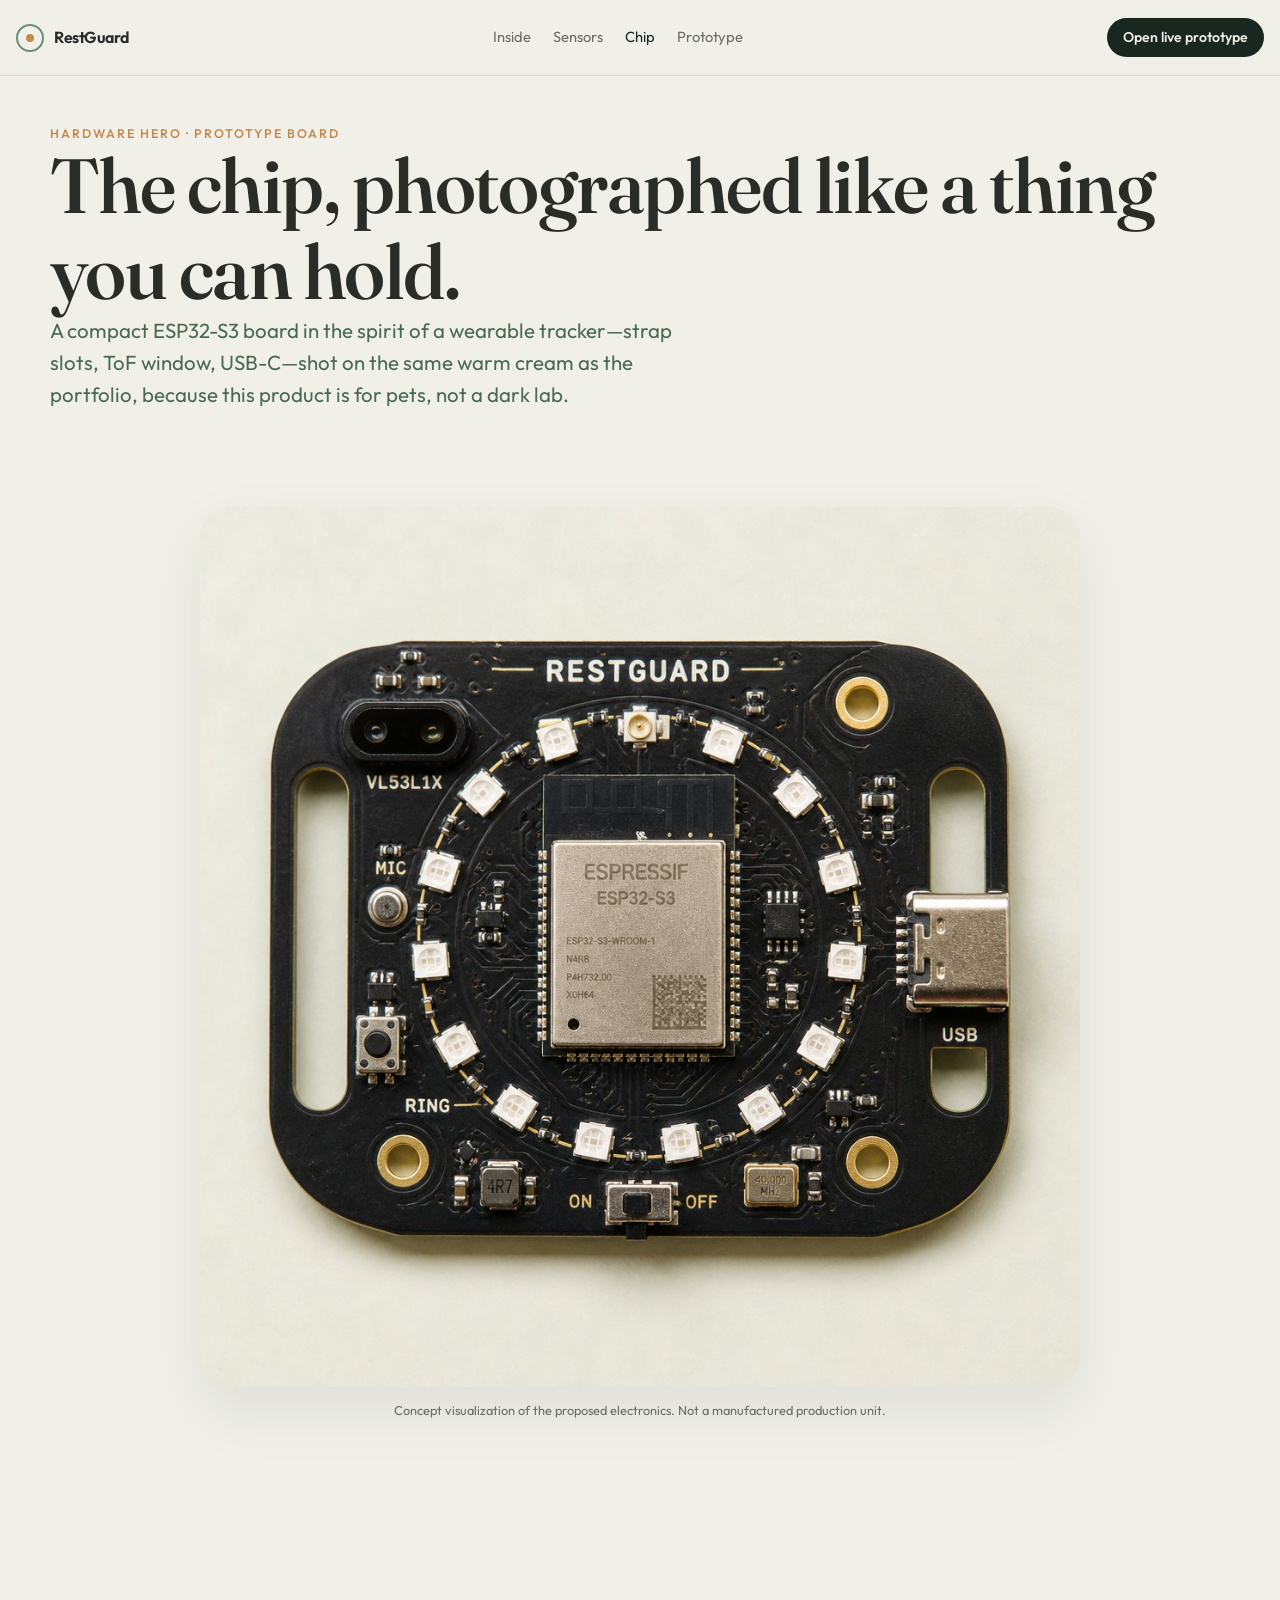
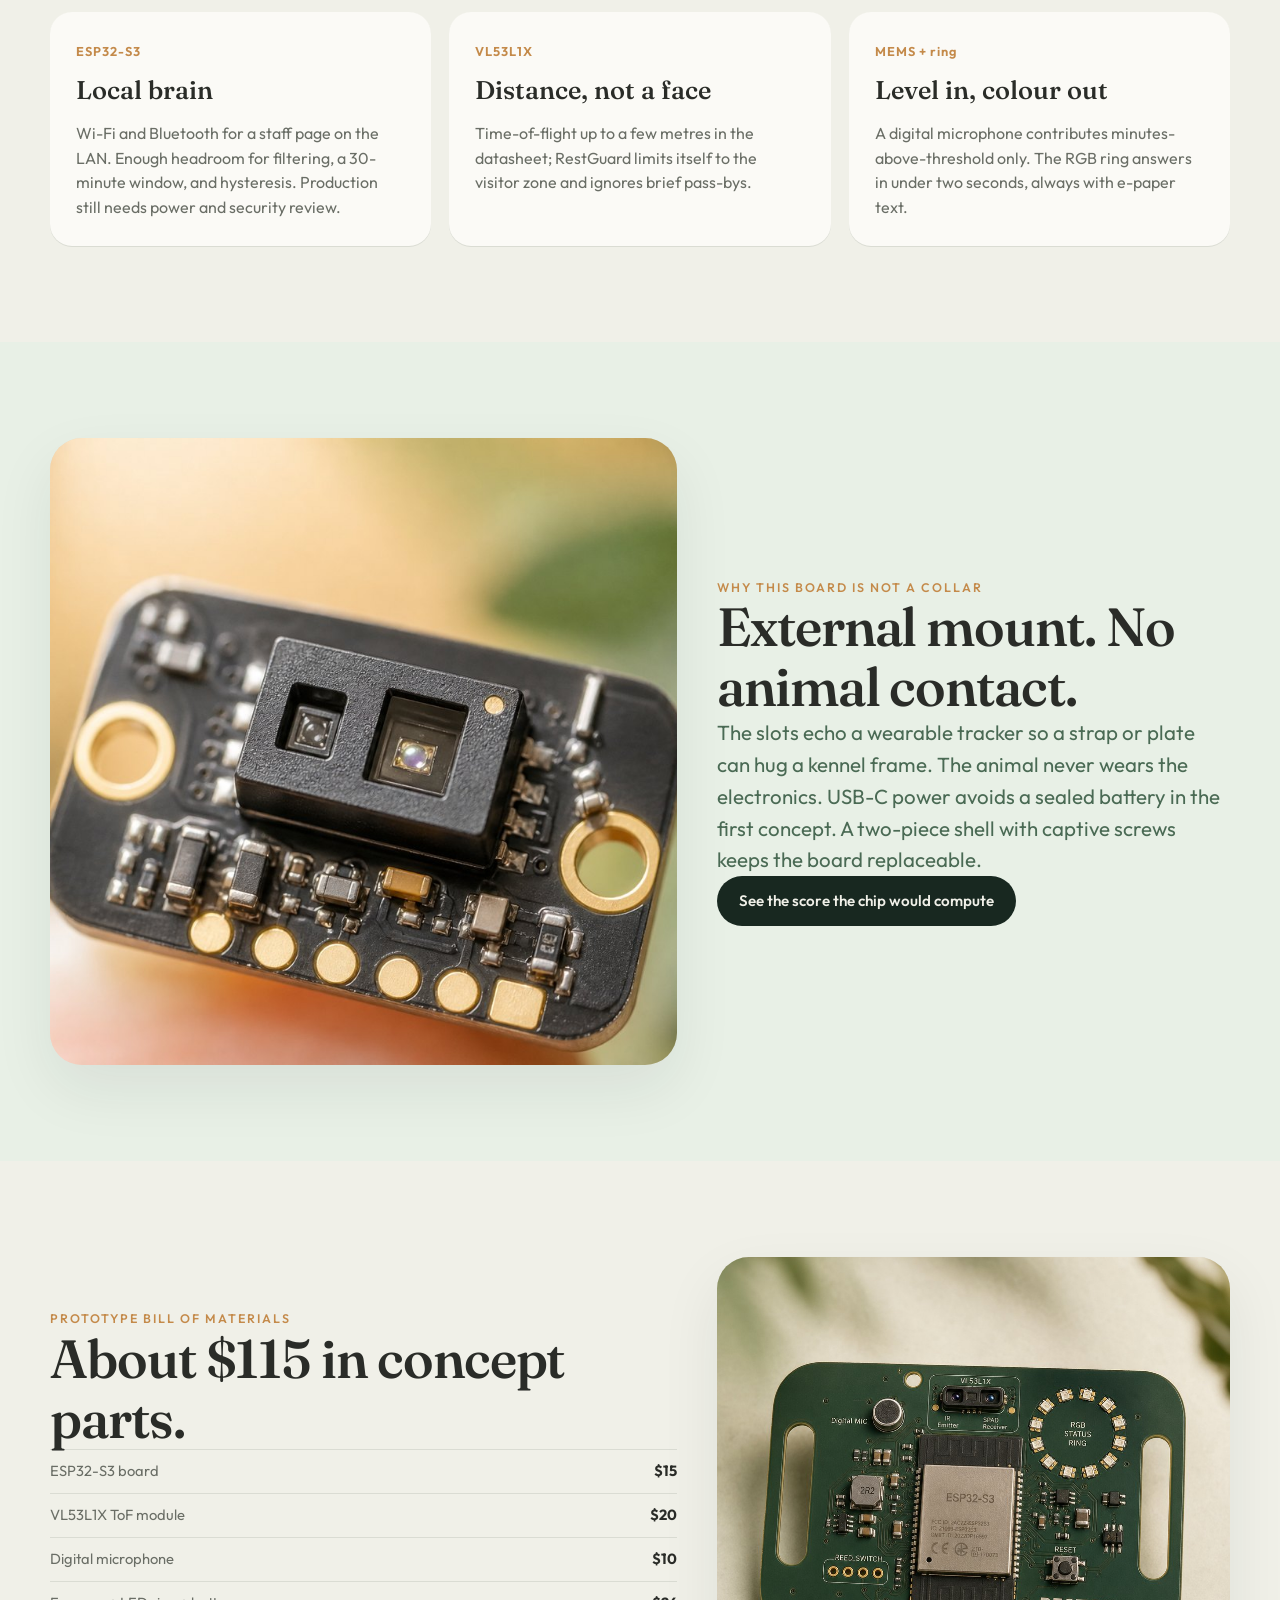
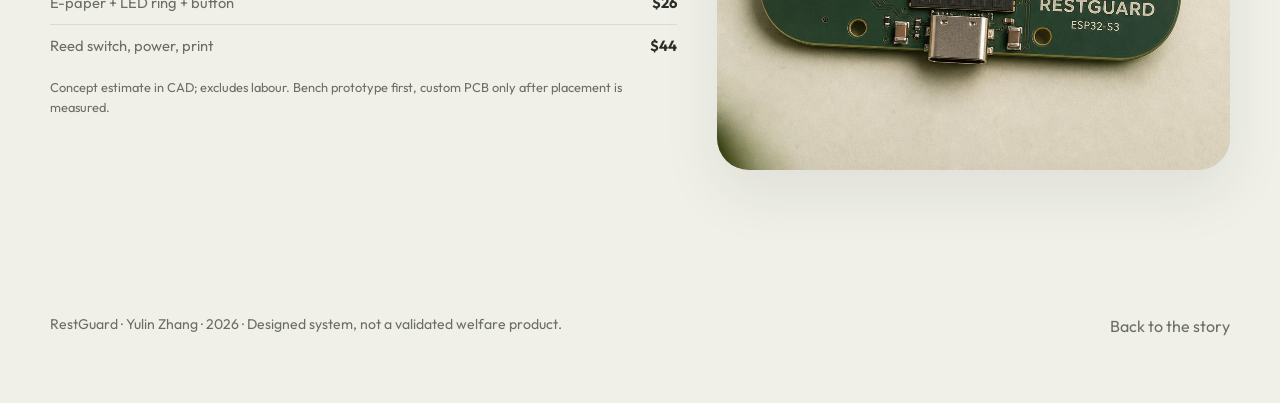
==== commit 711b7b9e: "Polish mobile nav, staff status card, and score checks Add a hamburger menu, keep heading words from" ====
--- a/chip.html
+++ b/chip.html
@@ -22,6 +22,7 @@
         <a href="prototype.html">Prototype</a>
       </nav>
       <a class="btn btn-dark nav-cta" href="prototype.html">Open live prototype</a>
+      <button class="nav-toggle" type="button" aria-label="Open menu"><span></span></button>
     </div>
   </header>
 
--- a/css/styles.css
+++ b/css/styles.css
@@ -45,7 +45,13 @@
   color: var(--terracotta);
   font-weight: 560;
 }
-h1, h2, .display { font-family: var(--serif); font-weight: 560; letter-spacing: -0.03em; line-height: 1.08; }
+h1, h2, .display {
+  font-family: var(--serif);
+  font-weight: 560;
+  letter-spacing: -0.02em;
+  line-height: 1.12;
+  overflow-wrap: break-word;
+}
 h1 { font-size: clamp(2.6rem, 6vw, 5.1rem); }
 h2 { font-size: clamp(2rem, 4.2vw, 3.4rem); }
 h3 { font-family: var(--serif); font-size: clamp(1.35rem, 2vw, 1.8rem); font-weight: 540; }
@@ -112,6 +118,56 @@
 .nav-links { display: flex; gap: 22px; align-items: center; font-size: 0.92rem; color: var(--muted); }
 .nav-links a:hover, .nav-links a.active { color: var(--forest); }
 .nav-cta { padding: 9px 16px; font-size: 0.88rem; }
+.nav-toggle {
+  display: none;
+  border: 0;
+  background: transparent;
+  width: 42px;
+  height: 42px;
+  border-radius: 12px;
+  cursor: pointer;
+  position: relative;
+}
+.nav-toggle span,
+.nav-toggle span::before,
+.nav-toggle span::after {
+  display: block;
+  width: 18px;
+  height: 2px;
+  background: var(--forest);
+  position: absolute;
+  left: 12px;
+  border-radius: 2px;
+}
+.nav-toggle span { top: 20px; }
+.nav-toggle span::before { content: ""; top: -6px; }
+.nav-toggle span::after { content: ""; top: 6px; }
+.status-card {
+  background: var(--sage-mist);
+  border-radius: 20px;
+  padding: 18px;
+  display: flex;
+  justify-content: space-between;
+  align-items: center;
+  gap: 12px;
+  margin-bottom: 12px;
+}
+.status-card small { color: var(--muted); letter-spacing: 0.08em; text-transform: uppercase; }
+.status-card strong { display: block; font-family: var(--serif); font-size: 1.5rem; }
+.status-orb {
+  width: 42px;
+  height: 42px;
+  border-radius: 50%;
+  background: var(--quiet);
+  box-shadow: 0 0 0 6px rgba(61, 139, 90, 0.16);
+}
+.tof-read {
+  display: flex;
+  justify-content: space-between;
+  font-size: 0.82rem;
+  color: var(--muted);
+  margin-top: 8px;
+}
 
 /* Hero */
 .hero {
@@ -518,9 +574,24 @@
 
 @media (max-width: 980px) {
   .hero, .grid-2, .sensor-hero, .arch, .staff-split, .lab, .flow { grid-template-columns: 1fr; }
-  .nav-links { display: none; }
+  .nav-toggle { display: block; }
+  .nav-links {
+    display: none;
+    position: absolute;
+    top: var(--nav-h);
+    left: 0;
+    right: 0;
+    background: rgba(247, 245, 238, 0.98);
+    border-bottom: 1px solid var(--line);
+    padding: 16px 20px 20px;
+    flex-direction: column;
+    align-items: flex-start;
+    gap: 14px;
+  }
+  .nav.open .nav-links { display: flex; }
   .hero-visual, .hero-visual img { min-height: 360px; }
   .grid-3, .states, .val-grid, .coord-grid, .hotspots { grid-template-columns: 1fr; }
   .arch { gap: 12px; }
   .arrow { transform: rotate(90deg); justify-self: center; }
-}
+  .pilot { border-radius: 22px; }
+}
